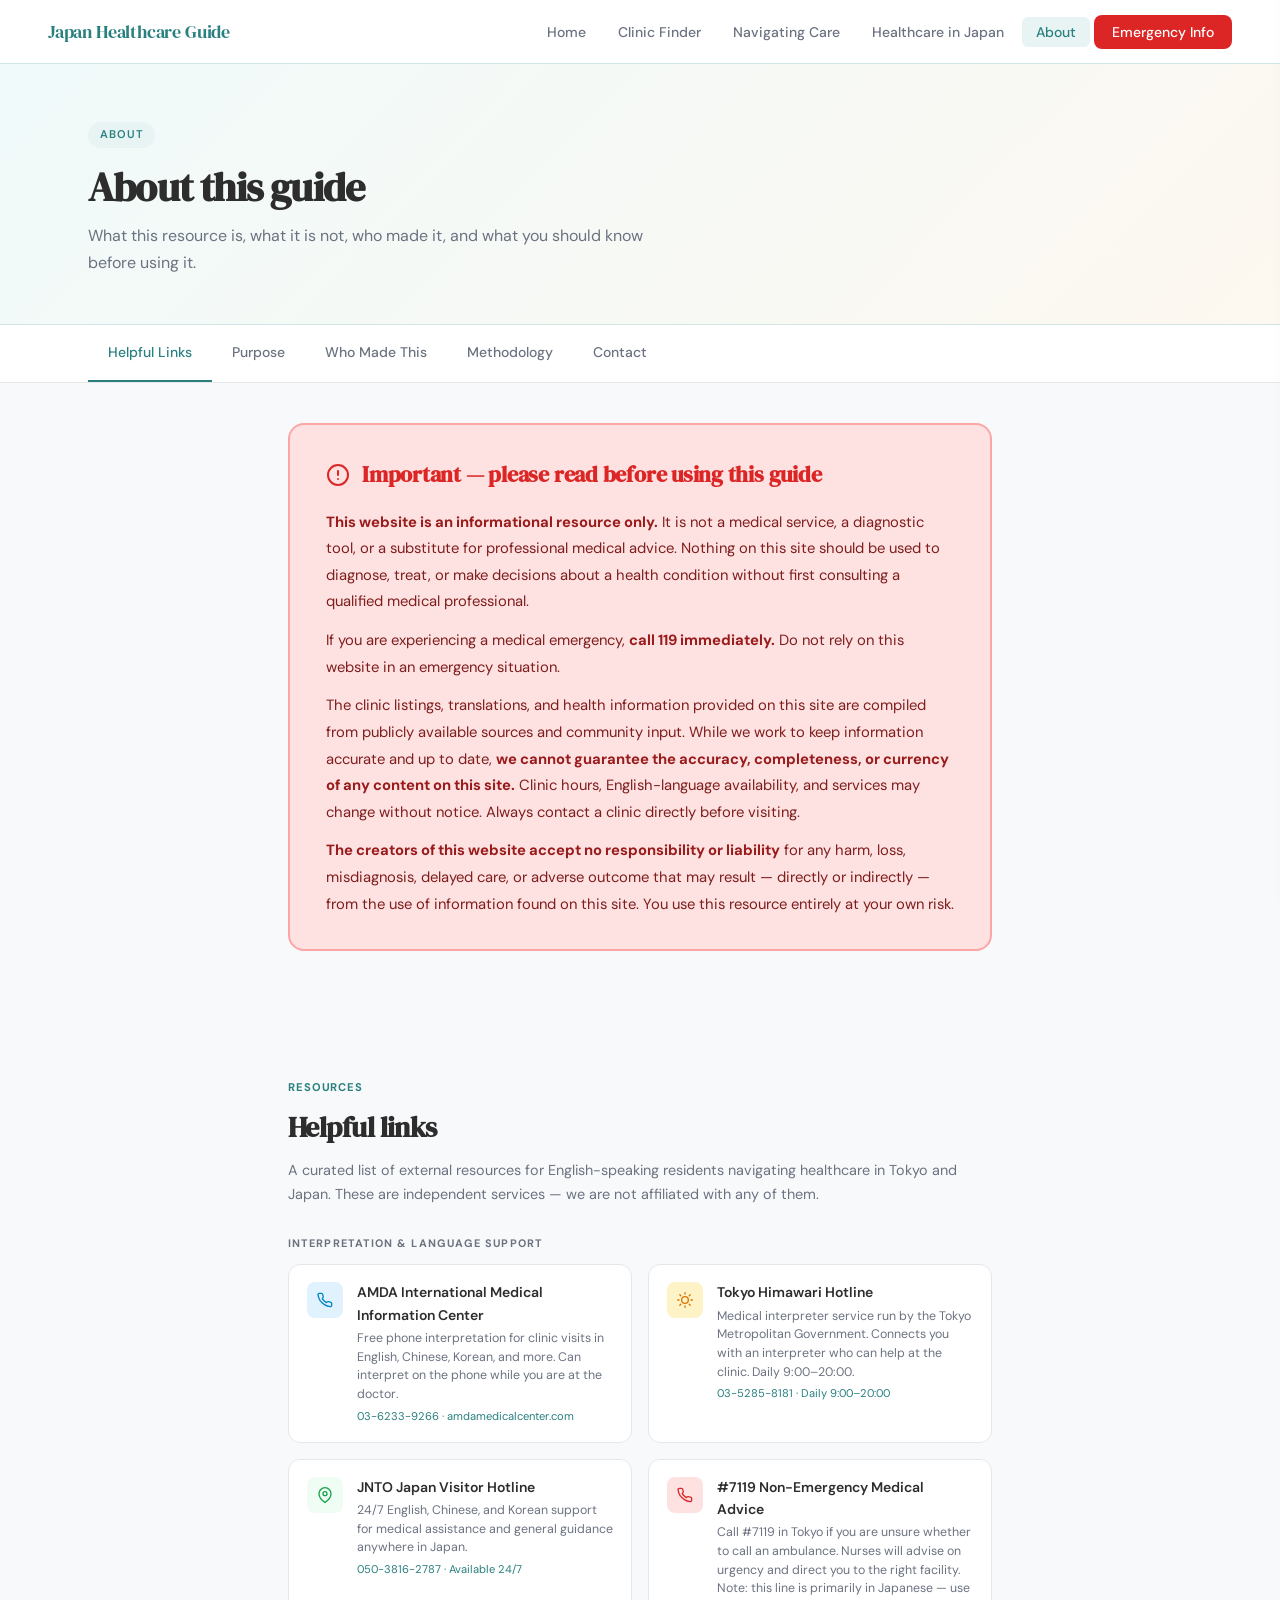
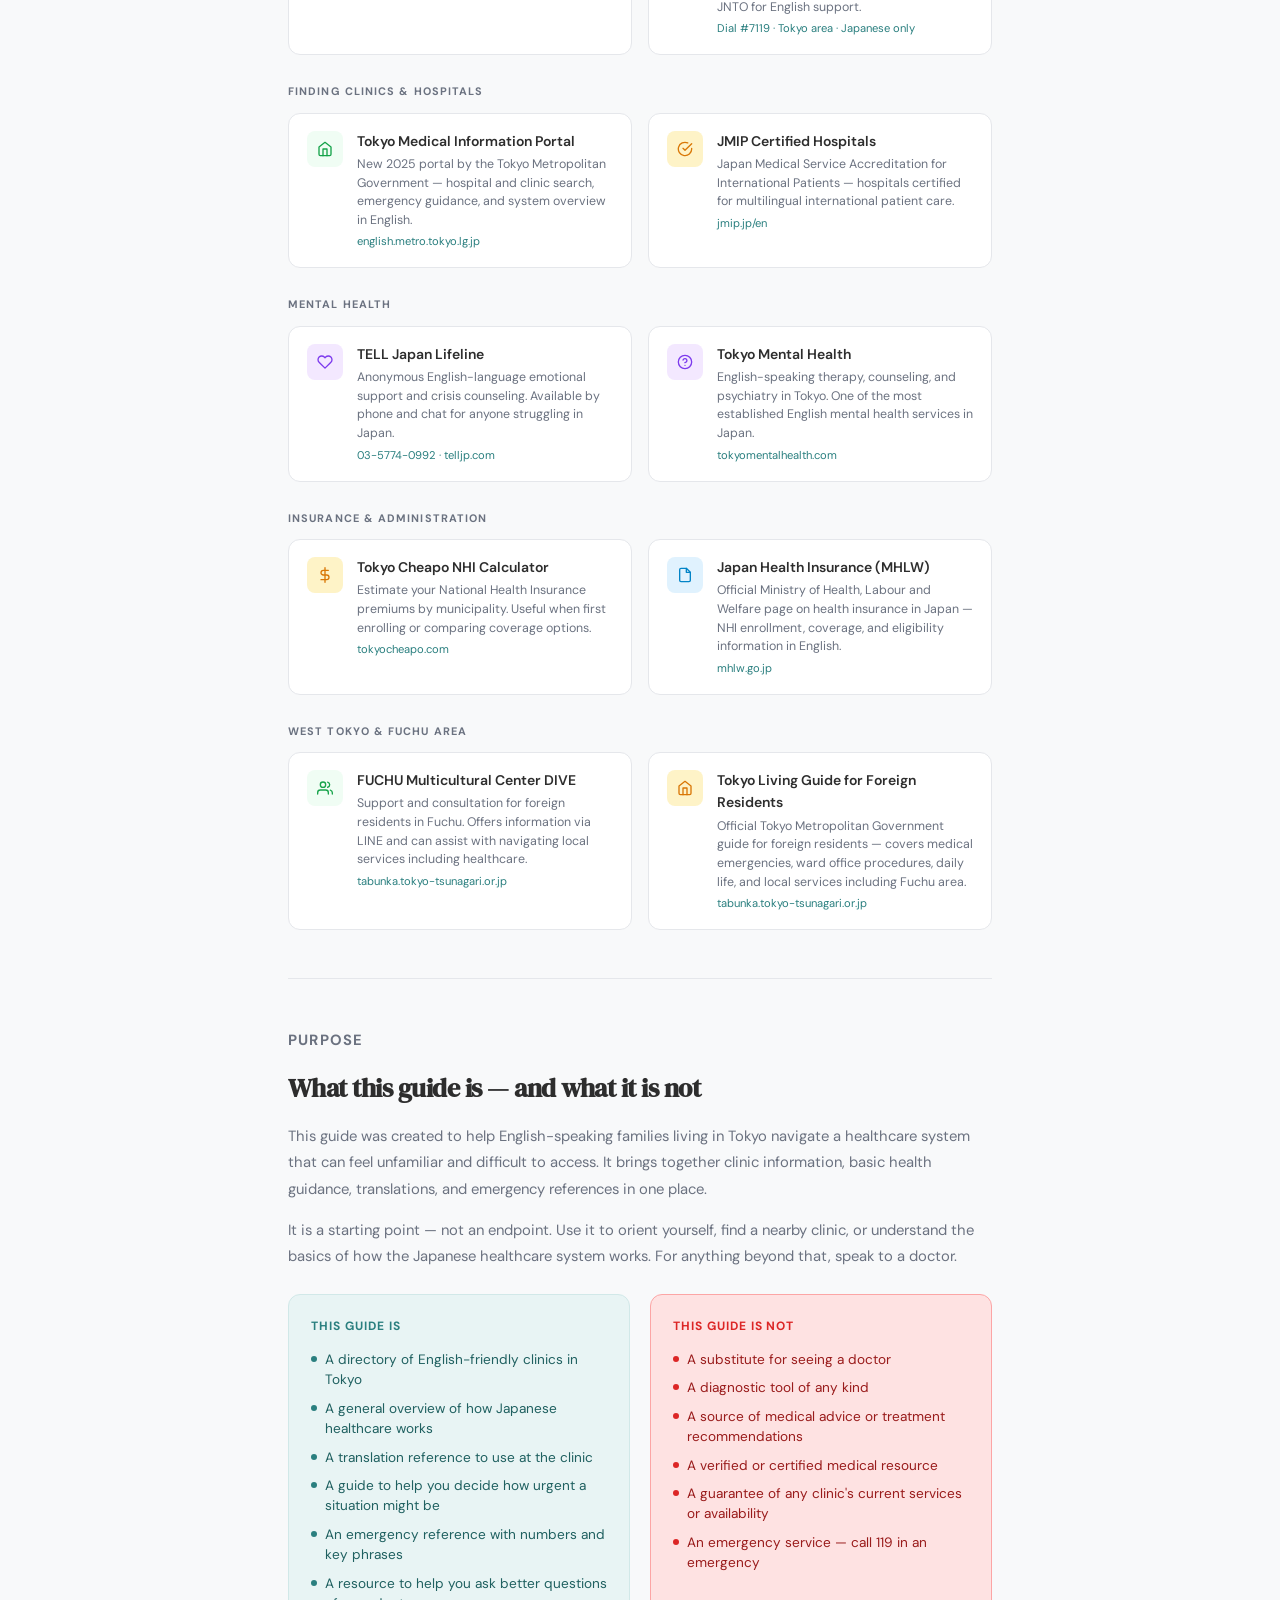
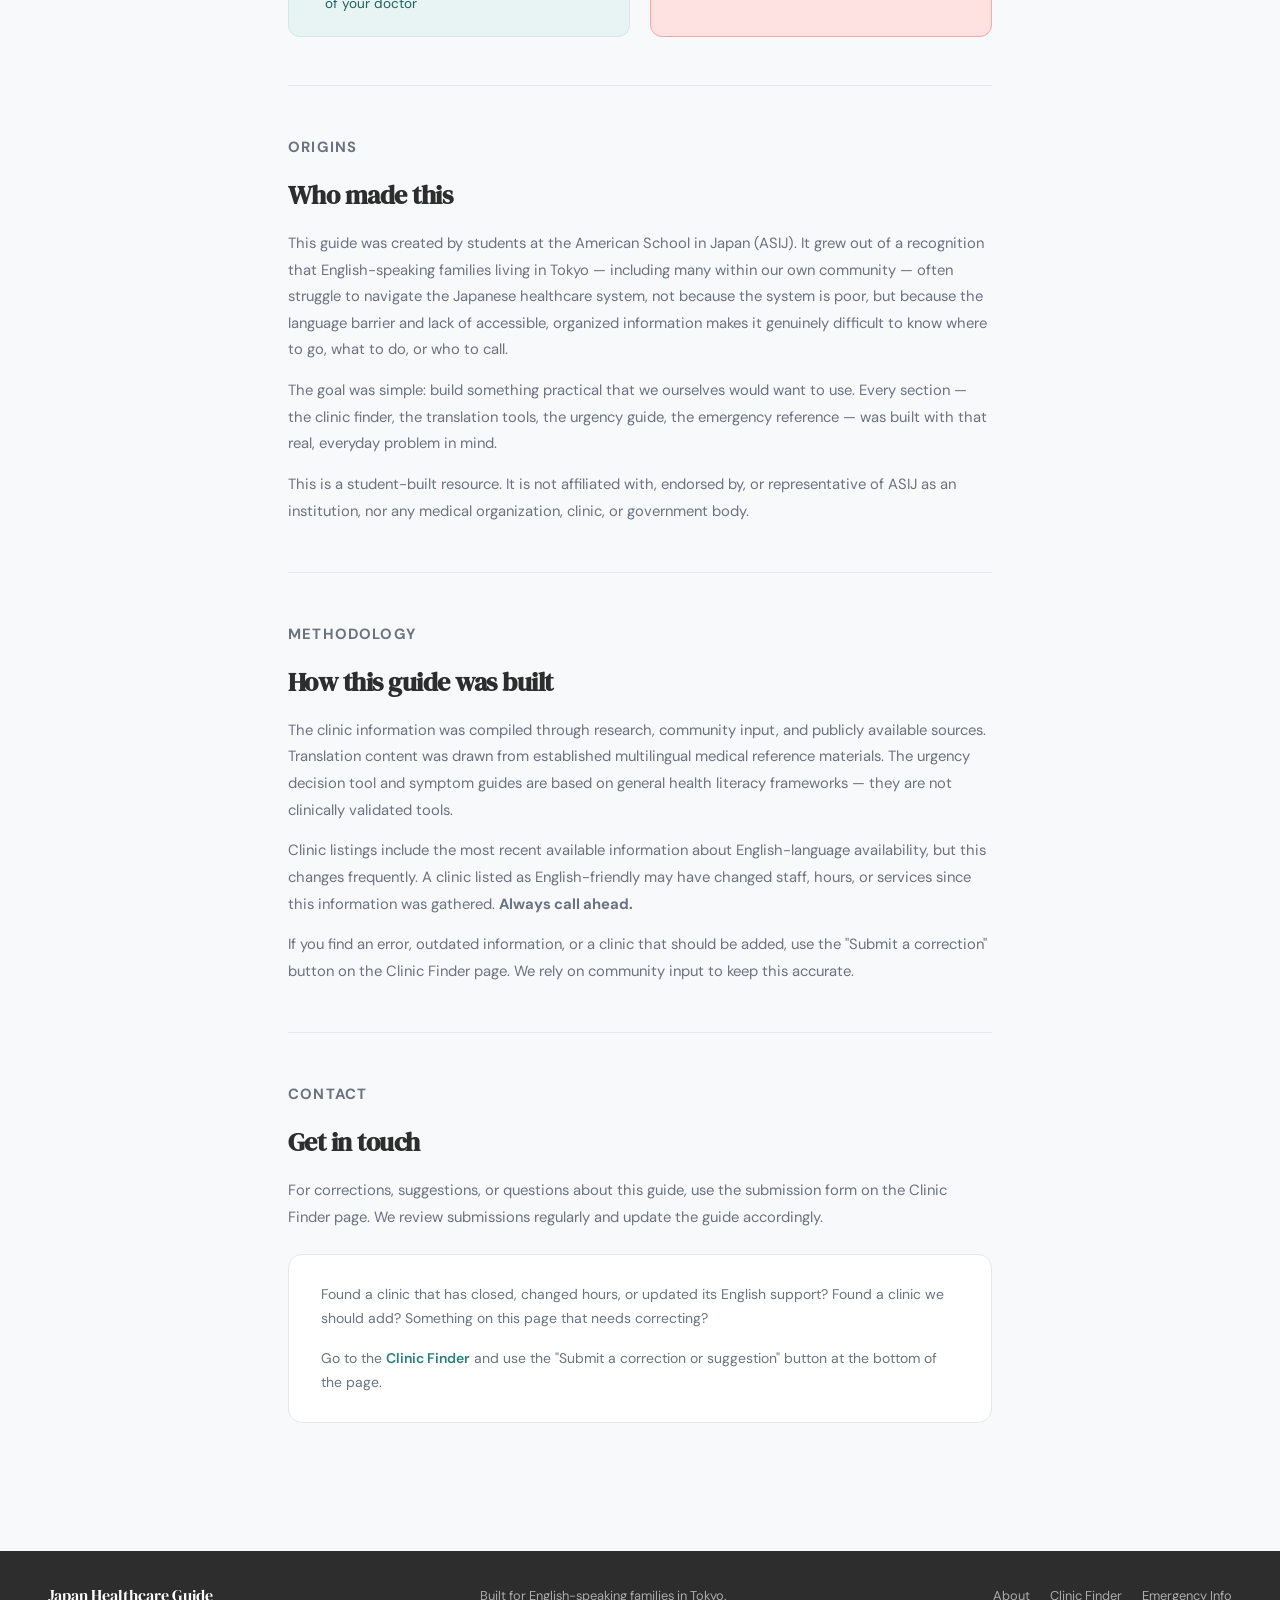
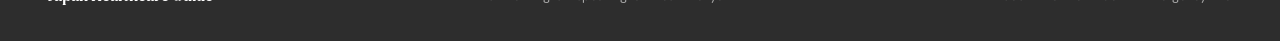
==== about/index.html @ adb104a1 "Rename about.html to about/index.html" ====
<!DOCTYPE html>
<html lang="en">
<head>
  <meta charset="UTF-8"/>
  <meta name="viewport" content="width=device-width, initial-scale=1.0"/>
  <title>About — Japan Healthcare Guide</title>
  <link href="https://fonts.googleapis.com/css2?family=DM+Sans:wght@300;400;500;600&family=DM+Serif+Display&display=swap" rel="stylesheet"/>
  <style>
    *, *::before, *::after { box-sizing: border-box; margin: 0; padding: 0; }

    :root {
      --teal:        #2A7F7F;
      --teal-dark:   #1f6060;
      --teal-light:  #e8f4f4;
      --amber:       #E8A838;
      --amber-light: #fdf3e0;
      --white:       #F8F9FA;
      --charcoal:    #2D2D2D;
      --gray:        #6B7280;
      --gray-light:  #e5e7eb;
      --border:      #d1e8e8;
      --red:         #dc2626;
      --red-light:   #fee2e2;
    }

    html { scroll-behavior: smooth; }
    body { font-family: 'DM Sans', sans-serif; background: var(--white); color: var(--charcoal); line-height: 1.6; }

    /* NAV */
    nav {
      position: sticky; top: 0; z-index: 100; background: #fff;
      border-bottom: 1px solid var(--border);
      display: flex; align-items: center; justify-content: space-between;
      padding: 0 48px; height: 64px;
    }
    .nav-logo { font-family: 'DM Serif Display', serif; font-size: 1.15rem; color: var(--teal); text-decoration: none; letter-spacing: -0.01em; white-space: nowrap; }
    .nav-links { display: flex; gap: 4px; list-style: none; }
    .nav-links a { text-decoration: none; color: var(--gray); font-size: 0.875rem; font-weight: 500; padding: 6px 14px; border-radius: 6px; transition: background 0.15s, color 0.15s; white-space: nowrap; }
    .nav-links a:hover { background: var(--teal-light); color: var(--teal); }
    .nav-links a.active { background: var(--teal-light); color: var(--teal); }
    .nav-cta { background: var(--red) !important; color: #fff !important; border-radius: 8px !important; padding: 8px 18px !important; }

    /* PAGE HEADER */
    .page-header-wrap { background: linear-gradient(135deg, #f0fafa 0%, #fdf8f0 100%); border-bottom: 1px solid var(--border); }
    .page-header { max-width: 1200px; margin: 0 auto; padding: 56px 48px 48px; }
    .page-tag { display: inline-block; background: var(--teal-light); color: var(--teal); font-size: 0.7rem; font-weight: 600; letter-spacing: 0.08em; text-transform: uppercase; padding: 4px 12px; border-radius: 100px; margin-bottom: 16px; }
    .page-header h1 { font-family: 'DM Serif Display', serif; font-size: 2.5rem; line-height: 1.15; color: var(--charcoal); letter-spacing: -0.02em; margin-bottom: 12px; }
    .page-header p { font-size: 1rem; color: var(--gray); line-height: 1.7; max-width: 580px; }

    /* CONTENT */
    .content { max-width: 800px; margin: 0 auto; padding: 48px 48px 80px; }

    /* ── SUB NAV ── */
    .sub-nav {
      position: sticky;
      top: 62px;
      background: #fff;
      border-bottom: 1px solid var(--gray-light);
      z-index: 100;
    }

    .sub-nav-inner {
      max-width: 1200px;
      margin: 0 auto;
      padding: 0 48px;
      display: flex;
      gap: 0;
      overflow-x: auto;
    }

    .sub-nav a {
      text-decoration: none;
      color: var(--gray);
      font-size: 0.875rem;
      font-weight: 500;
      padding: 16px 20px;
      border-bottom: 2px solid transparent;
      white-space: nowrap;
      transition: color 0.15s, border-color 0.15s;
    }

    .sub-nav a:hover { color: var(--teal); }
    .sub-nav a.active { color: var(--teal); border-bottom-color: var(--teal); }

    /* ── HELPFUL LINKS ── */
    .links-grid {
      display: grid;
      grid-template-columns: 1fr 1fr;
      gap: 16px;
      margin-top: 4px;
    }

    .link-card {
      display: flex;
      align-items: flex-start;
      gap: 14px;
      background: #fff;
      border: 1px solid var(--gray-light);
      border-radius: 12px;
      padding: 16px 18px;
      text-decoration: none;
      transition: border-color 0.15s, box-shadow 0.15s;
    }

    .link-card:hover { border-color: var(--teal); box-shadow: 0 2px 12px rgba(0,0,0,0.07); }

    .link-card-icon {
      width: 36px;
      height: 36px;
      border-radius: 8px;
      display: flex;
      align-items: center;
      justify-content: center;
      flex-shrink: 0;
      margin-top: 1px;
    }

    .link-card-name {
      font-size: 0.875rem;
      font-weight: 600;
      color: var(--charcoal);
      margin-bottom: 3px;
    }

    .link-card-desc {
      font-size: 0.775rem;
      color: var(--gray);
      line-height: 1.5;
    }

    .link-card-url {
      font-size: 0.7rem;
      color: var(--teal);
      margin-top: 4px;
      display: block;
    }

    .links-category-label {
      font-size: 0.68rem;
      font-weight: 700;
      letter-spacing: 0.1em;
      text-transform: uppercase;
      color: var(--gray);
      margin-bottom: 12px;
      margin-top: 28px;
    }

    @media (max-width: 700px) {
      .links-grid { grid-template-columns: 1fr; }
    }

    /* DISCLAIMER BOX — most prominent element on page */
    .disclaimer-box {
      background: var(--red-light);
      border: 2px solid #fca5a5;
      border-radius: 16px;
      padding: 32px 36px;
      margin-bottom: 48px;
    }

    .disclaimer-box-header {
      display: flex;
      align-items: center;
      gap: 12px;
      margin-bottom: 16px;
    }

    .disclaimer-box-header h2 {
      font-family: 'DM Serif Display', serif;
      font-size: 1.4rem;
      color: var(--red);
      letter-spacing: -0.01em;
    }

    .disclaimer-box p {
      font-size: 0.925rem;
      color: #7f1d1d;
      line-height: 1.8;
      margin-bottom: 12px;
    }

    .disclaimer-box p:last-child { margin-bottom: 0; }

    .disclaimer-box strong { color: #991b1b; }

    /* SECTION BLOCKS */
    .about-block {
      margin-bottom: 48px;
    }

    .about-block-label {
      font-size: 0.7rem;
      font-weight: 700;
      letter-spacing: 0.08em;
      text-transform: uppercase;
      color: var(--teal);
      margin-bottom: 8px;
    }

    .about-block h2 {
      font-family: 'DM Serif Display', serif;
      font-size: 1.6rem;
      color: var(--charcoal);
      margin-bottom: 14px;
      letter-spacing: -0.02em;
    }

    .about-block p {
      font-size: 0.925rem;
      color: var(--gray);
      line-height: 1.8;
      margin-bottom: 14px;
    }

    .about-block p:last-child { margin-bottom: 0; }

    /* WHAT THIS IS / ISN'T */
    .two-col {
      display: grid;
      grid-template-columns: 1fr 1fr;
      gap: 20px;
      margin-top: 24px;
    }

    .col-card {
      border-radius: 12px;
      padding: 22px;
    }

    .col-card.is { background: var(--teal-light); border: 1.5px solid var(--border); }
    .col-card.isnot { background: var(--red-light); border: 1.5px solid #fca5a5; }

    .col-card h4 {
      font-size: 0.75rem;
      font-weight: 700;
      letter-spacing: 0.08em;
      text-transform: uppercase;
      margin-bottom: 14px;
    }

    .col-card.is h4 { color: var(--teal); }
    .col-card.isnot h4 { color: var(--red); }

    .col-list { list-style: none; display: flex; flex-direction: column; gap: 8px; }

    .col-list li {
      font-size: 0.85rem;
      line-height: 1.5;
      display: flex;
      align-items: flex-start;
      gap: 8px;
    }

    .col-card.is .col-list li { color: var(--teal-dark); }
    .col-card.isnot .col-list li { color: #991b1b; }

    .col-dot {
      width: 6px;
      height: 6px;
      border-radius: 50%;
      margin-top: 6px;
      flex-shrink: 0;
    }

    .col-card.is .col-dot { background: var(--teal); }
    .col-card.isnot .col-dot { background: var(--red); }

    /* DIVIDER */
    .block-divider {
      border: none;
      border-top: 1px solid var(--gray-light);
      margin: 48px 0;
    }

    /* CONTACT */
    .contact-box {
      background: #fff;
      border: 1px solid var(--gray-light);
      border-radius: 14px;
      padding: 28px 32px;
      margin-top: 24px;
    }

    .contact-box p {
      font-size: 0.875rem;
      color: var(--gray);
      line-height: 1.7;
      margin-bottom: 16px;
    }

    .contact-box p:last-child { margin-bottom: 0; }

    .contact-link {
      color: var(--teal);
      font-weight: 600;
      text-decoration: none;
    }

    .contact-link:hover { text-decoration: underline; }

    /* FOOTER */
    footer { background: var(--charcoal); color: rgba(255,255,255,0.6); padding: 32px 48px; display: flex; align-items: center; justify-content: space-between; font-size: 0.8rem; flex-wrap: wrap; gap: 16px; }
    footer a { color: rgba(255,255,255,0.6); text-decoration: none; }
    footer a:hover { color: #fff; }
    .footer-logo { font-family: 'DM Serif Display', serif; font-size: 1rem; color: #fff; }

    /* RESPONSIVE */
    
    /* ── MOBILE NAV ── */
    .hamburger {
      display: none;
      flex-direction: column;
      gap: 5px;
      cursor: pointer;
      padding: 6px;
      border: none;
      background: transparent;
      z-index: 200;
    }

    .hamburger span {
      display: block;
      width: 22px;
      height: 2px;
      background: var(--charcoal);
      border-radius: 2px;
      transition: all 0.25s ease;
    }

    .hamburger.open span:nth-child(1) { transform: translateY(7px) rotate(45deg); }
    .hamburger.open span:nth-child(2) { opacity: 0; }
    .hamburger.open span:nth-child(3) { transform: translateY(-7px) rotate(-45deg); }

    .mobile-sidebar {
      position: fixed;
      top: 0;
      right: -280px;
      width: 260px;
      height: 100vh;
      background: #fff;
      box-shadow: -4px 0 24px rgba(0,0,0,0.12);
      z-index: 999;
      transition: right 0.28s ease;
      display: flex;
      flex-direction: column;
      padding: 0;
    }

    .mobile-sidebar.open { right: 0; }

    .mobile-sidebar-header {
      display: flex;
      align-items: center;
      justify-content: space-between;
      padding: 20px 20px 16px;
      border-bottom: 1px solid var(--gray-light);
    }

    .mobile-sidebar-logo {
      font-family: 'DM Serif Display', serif;
      font-size: 1rem;
      color: var(--teal);
      text-decoration: none;
    }

    .mobile-sidebar-close {
      width: 32px;
      height: 32px;
      border-radius: 50%;
      background: var(--gray-light);
      border: none;
      cursor: pointer;
      display: flex;
      align-items: center;
      justify-content: center;
      transition: background 0.15s;
    }

    .mobile-sidebar-close:hover { background: #d1d5db; }

    .mobile-sidebar-links {
      display: flex;
      flex-direction: column;
      padding: 12px 12px;
      flex: 1;
      overflow-y: auto;
      gap: 2px;
    }

    .mobile-sidebar-links a {
      text-decoration: none;
      color: var(--charcoal);
      font-size: 0.95rem;
      font-weight: 500;
      padding: 12px 14px;
      border-radius: 8px;
      transition: background 0.15s, color 0.15s;
    }

    .mobile-sidebar-links a:hover { background: var(--teal-light); color: var(--teal); }
    .mobile-sidebar-links a.active { background: var(--teal-light); color: var(--teal); font-weight: 600; }

    .mobile-sidebar-links .sidebar-cta {
      background: var(--red) !important;
      color: #fff !important;
      margin-top: 8px;
      text-align: center;
    }

    .mobile-overlay {
      position: fixed;
      inset: 0;
      background: rgba(0,0,0,0.4);
      z-index: 998;
      display: none;
      backdrop-filter: blur(1px);
    }

    .mobile-overlay.open { display: block; }

    @media (max-width: 900px) {
      .nav-links { display: none; }
      .hamburger { display: flex; }
    }

    @media (max-width: 900px) {
      nav { padding: 0 24px; }
      .nav-links { display: none; }
      .page-header { padding: 40px 24px 32px; }
      .content { padding: 48px 24px 60px; }
      .two-col { grid-template-columns: 1fr; }
      .disclaimer-box { padding: 24px; }
      footer { padding: 24px; flex-direction: column; text-align: center; }
    }
  </style>
</head>
<body>

<!-- NAV -->
<nav>
  <a href="/" class="nav-logo">Japan Healthcare Guide</a>
  <ul class="nav-links">
    <li><a href="/">Home</a></li>
    <li><a href="/clinic-finder">Clinic Finder</a></li>
    <li><a href="/navigating-care">Navigating Care</a></li>
    <li><a href="/healthcare-in-japan">Healthcare in Japan</a></li>
    <li><a href="/about" class="active">About</a></li>
    <li><a href="/emergency" class="nav-cta">Emergency Info</a></li>
  </ul>
    <button class="hamburger" id="hamburgerBtn" onclick="toggleSidebar()" aria-label="Open menu">
      <span></span><span></span><span></span>
    </button>
  </nav>

  <!-- MOBILE SIDEBAR -->
  <div class="mobile-overlay" id="mobileOverlay" onclick="closeSidebar()"></div>
  <div class="mobile-sidebar" id="mobileSidebar">
    <div class="mobile-sidebar-header">
      <a href="/" class="mobile-sidebar-logo">Japan Healthcare Guide</a>
      <button class="mobile-sidebar-close" onclick="closeSidebar()">
        <svg width="13" height="13" viewBox="0 0 24 24" fill="none" stroke="currentColor" stroke-width="2.5" stroke-linecap="round" stroke-linejoin="round"><line x1="18" y1="6" x2="6" y2="18"/><line x1="6" y1="6" x2="18" y2="18"/></svg>
      </button>
    </div>
    <div class="mobile-sidebar-links">
      <a href="/">Home</a>
      <a href="/clinic-finder">Clinic Finder</a>
      <a href="/navigating-care">Navigating Care</a>
      <a href="/healthcare-in-japan">Healthcare in Japan</a>
      <a href="/about" class="active">About</a>
      <a href="/emergency" class="sidebar-cta">Emergency Info</a>
    </div>
  </div>
<!-- PAGE HEADER -->
<div class="page-header-wrap">
  <div class="page-header">
    <span class="page-tag">About</span>
    <h1>About this guide</h1>
    <p>What this resource is, what it is not, who made it, and what you should know before using it.</p>
  </div>
</div>

<!-- SUB NAV -->
<div class="sub-nav">
  <div class="sub-nav-inner">
    <a href="#links" class="active">Helpful Links</a>
    <a href="#purpose">Purpose</a>
    <a href="#origins">Who Made This</a>
    <a href="#methodology">Methodology</a>
    <a href="#contact">Contact</a>
  </div>
</div>

<!-- DISCLAIMER — outside content, full width constrained separately -->
<div style="max-width:800px;margin:0 auto;padding:40px 48px 32px;">
  <div class="disclaimer-box">
    <div class="disclaimer-box-header">
      <svg width="24" height="24" viewBox="0 0 24 24" fill="none" stroke="#dc2626" stroke-width="2" stroke-linecap="round" stroke-linejoin="round"><circle cx="12" cy="12" r="10"/><line x1="12" y1="8" x2="12" y2="12"/><line x1="12" y1="16" x2="12.01" y2="16"/></svg>
      <h2>Important — please read before using this guide</h2>
    </div>
    <p><strong>This website is an informational resource only.</strong> It is not a medical service, a diagnostic tool, or a substitute for professional medical advice. Nothing on this site should be used to diagnose, treat, or make decisions about a health condition without first consulting a qualified medical professional.</p>
    <p>If you are experiencing a medical emergency, <strong>call 119 immediately.</strong> Do not rely on this website in an emergency situation.</p>
    <p>The clinic listings, translations, and health information provided on this site are compiled from publicly available sources and community input. While we work to keep information accurate and up to date, <strong>we cannot guarantee the accuracy, completeness, or currency of any content on this site.</strong> Clinic hours, English-language availability, and services may change without notice. Always contact a clinic directly before visiting.</p>
    <p><strong>The creators of this website accept no responsibility or liability</strong> for any harm, loss, misdiagnosis, delayed care, or adverse outcome that may result — directly or indirectly — from the use of information found on this site. You use this resource entirely at your own risk.</p>
  </div>
</div>

<!-- CONTENT -->
<div class="content">

  <!-- HELPFUL LINKS -->
  <div id="links">
    <p class="about-block-label">Resources</p>
    <h2 style="font-family:'DM Serif Display',serif;font-size:1.75rem;color:var(--charcoal);letter-spacing:-0.02em;margin-bottom:8px;">Helpful links</h2>
    <p style="font-size:0.9rem;color:var(--gray);line-height:1.7;margin-bottom:24px;">A curated list of external resources for English-speaking residents navigating healthcare in Tokyo and Japan. These are independent services — we are not affiliated with any of them.</p>

    <p class="links-category-label">Interpretation &amp; Language Support</p>
    <div class="links-grid">
      <a href="https://www.amdamedicalcenter.com/" target="_blank" class="link-card">
        <div class="link-card-icon" style="background:#e0f2fe;">
          <svg width="16" height="16" viewBox="0 0 24 24" fill="none" stroke="#0284c7" stroke-width="2" stroke-linecap="round" stroke-linejoin="round"><path d="M22 16.92v3a2 2 0 0 1-2.18 2 19.79 19.79 0 0 1-8.63-3.07A19.5 19.5 0 0 1 4.69 13a19.79 19.79 0 0 1-3.07-8.67A2 2 0 0 1 3.61 2h3a2 2 0 0 1 2 1.72c.127.96.361 1.903.7 2.81a2 2 0 0 1-.45 2.11L7.91 9.91a16 16 0 0 0 6.09 6.09l.95-.95a2 2 0 0 1 2.11-.45c.907.339 1.85.573 2.81.7A2 2 0 0 1 22 16.92z"/></svg>
        </div>
        <div>
          <div class="link-card-name">AMDA International Medical Information Center</div>
          <div class="link-card-desc">Free phone interpretation for clinic visits in English, Chinese, Korean, and more. Can interpret on the phone while you are at the doctor.</div>
          <span class="link-card-url">03-6233-9266 · amdamedicalcenter.com</span>
        </div>
      </a>

      <a href="https://www.hokeniryo.metro.tokyo.lg.jp/iryo/iryo_hoken/medical_info_eng/himawari" target="_blank" class="link-card">
        <div class="link-card-icon" style="background:#fef3c7;">
          <svg width="16" height="16" viewBox="0 0 24 24" fill="none" stroke="#d97706" stroke-width="2" stroke-linecap="round" stroke-linejoin="round"><circle cx="12" cy="12" r="5"/><line x1="12" y1="1" x2="12" y2="3"/><line x1="12" y1="21" x2="12" y2="23"/><line x1="4.22" y1="4.22" x2="5.64" y2="5.64"/><line x1="18.36" y1="18.36" x2="19.78" y2="19.78"/><line x1="1" y1="12" x2="3" y2="12"/><line x1="21" y1="12" x2="23" y2="12"/><line x1="4.22" y1="19.78" x2="5.64" y2="18.36"/><line x1="18.36" y1="5.64" x2="19.78" y2="4.22"/></svg>
        </div>
        <div>
          <div class="link-card-name">Tokyo Himawari Hotline</div>
          <div class="link-card-desc">Medical interpreter service run by the Tokyo Metropolitan Government. Connects you with an interpreter who can help at the clinic. Daily 9:00–20:00.</div>
          <span class="link-card-url">03-5285-8181 · Daily 9:00–20:00</span>
        </div>
      </a>

      <a href="https://www.jnto.go.jp/" target="_blank" class="link-card">
        <div class="link-card-icon" style="background:#f0fdf4;">
          <svg width="16" height="16" viewBox="0 0 24 24" fill="none" stroke="#16a34a" stroke-width="2" stroke-linecap="round" stroke-linejoin="round"><path d="M21 10c0 7-9 13-9 13s-9-6-9-13a9 9 0 0 1 18 0z"/><circle cx="12" cy="10" r="3"/></svg>
        </div>
        <div>
          <div class="link-card-name">JNTO Japan Visitor Hotline</div>
          <div class="link-card-desc">24/7 English, Chinese, and Korean support for medical assistance and general guidance anywhere in Japan.</div>
          <span class="link-card-url">050-3816-2787 · Available 24/7</span>
        </div>
      </a>

      <a href="https://www.tfd.metro.tokyo.lg.jp/hp-kyuuimuka/en_guide/main/index.html" target="_blank" class="link-card">
        <div class="link-card-icon" style="background:#fee2e2;">
          <svg width="16" height="16" viewBox="0 0 24 24" fill="none" stroke="#dc2626" stroke-width="2" stroke-linecap="round" stroke-linejoin="round"><path d="M22 16.92v3a2 2 0 0 1-2.18 2 19.79 19.79 0 0 1-8.63-3.07A19.5 19.5 0 0 1 4.69 13a19.79 19.79 0 0 1-3.07-8.67A2 2 0 0 1 3.61 2h3a2 2 0 0 1 2 1.72c.127.96.361 1.903.7 2.81a2 2 0 0 1-.45 2.11L7.91 9.91a16 16 0 0 0 6.09 6.09l.95-.95a2 2 0 0 1 2.11-.45c.907.339 1.85.573 2.81.7A2 2 0 0 1 22 16.92z"/></svg>
        </div>
        <div>
          <div class="link-card-name">#7119 Non-Emergency Medical Advice</div>
          <div class="link-card-desc">Call #7119 in Tokyo if you are unsure whether to call an ambulance. Nurses will advise on urgency and direct you to the right facility. Note: this line is primarily in Japanese — use JNTO for English support.</div>
          <span class="link-card-url">Dial #7119 · Tokyo area · Japanese only</span>
        </div>
      </a>
    </div>

    <p class="links-category-label">Finding Clinics &amp; Hospitals</p>
    <div class="links-grid">

      <a href="https://www.english.metro.tokyo.lg.jp/w/115-101-004140" target="_blank" class="link-card">
        <div class="link-card-icon" style="background:#f0fdf4;">
          <svg width="16" height="16" viewBox="0 0 24 24" fill="none" stroke="#16a34a" stroke-width="2" stroke-linecap="round" stroke-linejoin="round"><path d="M3 9l9-7 9 7v11a2 2 0 0 1-2 2H5a2 2 0 0 1-2-2z"/><polyline points="9 22 9 12 15 12 15 22"/></svg>
        </div>
        <div>
          <div class="link-card-name">Tokyo Medical Information Portal</div>
          <div class="link-card-desc">New 2025 portal by the Tokyo Metropolitan Government — hospital and clinic search, emergency guidance, and system overview in English.</div>
          <span class="link-card-url">english.metro.tokyo.lg.jp</span>
        </div>
      </a>

      <a href="https://jmip.jme.or.jp/index.php?l=eng" target="_blank" class="link-card">
        <div class="link-card-icon" style="background:#fef3c7;">
          <svg width="16" height="16" viewBox="0 0 24 24" fill="none" stroke="#d97706" stroke-width="2" stroke-linecap="round" stroke-linejoin="round"><path d="M22 11.08V12a10 10 0 1 1-5.93-9.14"/><polyline points="22 4 12 14.01 9 11.01"/></svg>
        </div>
        <div>
          <div class="link-card-name">JMIP Certified Hospitals</div>
          <div class="link-card-desc">Japan Medical Service Accreditation for International Patients — hospitals certified for multilingual international patient care.</div>
          <span class="link-card-url">jmip.jp/en</span>
        </div>
      </a>
    </div>

    <p class="links-category-label">Mental Health</p>
    <div class="links-grid">
      <a href="https://telljp.com/lifeline/" target="_blank" class="link-card">
        <div class="link-card-icon" style="background:#f3e8ff;">
          <svg width="16" height="16" viewBox="0 0 24 24" fill="none" stroke="#7c3aed" stroke-width="2" stroke-linecap="round" stroke-linejoin="round"><path d="M20.84 4.61a5.5 5.5 0 0 0-7.78 0L12 5.67l-1.06-1.06a5.5 5.5 0 0 0-7.78 7.78l1.06 1.06L12 21.23l7.78-7.78 1.06-1.06a5.5 5.5 0 0 0 0-7.78z"/></svg>
        </div>
        <div>
          <div class="link-card-name">TELL Japan Lifeline</div>
          <div class="link-card-desc">Anonymous English-language emotional support and crisis counseling. Available by phone and chat for anyone struggling in Japan.</div>
          <span class="link-card-url">03-5774-0992 · telljp.com</span>
        </div>
      </a>

      <a href="https://www.tokyomentalhealth.com/" target="_blank" class="link-card">
        <div class="link-card-icon" style="background:#f3e8ff;">
          <svg width="16" height="16" viewBox="0 0 24 24" fill="none" stroke="#7c3aed" stroke-width="2" stroke-linecap="round" stroke-linejoin="round"><circle cx="12" cy="12" r="10"/><path d="M9.09 9a3 3 0 0 1 5.83 1c0 2-3 3-3 3"/><line x1="12" y1="17" x2="12.01" y2="17"/></svg>
        </div>
        <div>
          <div class="link-card-name">Tokyo Mental Health</div>
          <div class="link-card-desc">English-speaking therapy, counseling, and psychiatry in Tokyo. One of the most established English mental health services in Japan.</div>
          <span class="link-card-url">tokyomentalhealth.com</span>
        </div>
      </a>
    </div>

    <p class="links-category-label">Insurance &amp; Administration</p>
    <div class="links-grid">
      <a href="https://tokyocheapo.com/living/japan-healthcare-system/" target="_blank" class="link-card">
        <div class="link-card-icon" style="background:#fef3c7;">
          <svg width="16" height="16" viewBox="0 0 24 24" fill="none" stroke="#d97706" stroke-width="2" stroke-linecap="round" stroke-linejoin="round"><line x1="12" y1="1" x2="12" y2="23"/><path d="M17 5H9.5a3.5 3.5 0 0 0 0 7h5a3.5 3.5 0 0 1 0 7H6"/></svg>
        </div>
        <div>
          <div class="link-card-name">Tokyo Cheapo NHI Calculator</div>
          <div class="link-card-desc">Estimate your National Health Insurance premiums by municipality. Useful when first enrolling or comparing coverage options.</div>
          <span class="link-card-url">tokyocheapo.com</span>
        </div>
      </a>

      <a href="https://www.mhlw.go.jp/english/policy/health-medical/health-insurance/index.html" target="_blank" class="link-card">
        <div class="link-card-icon" style="background:#e0f2fe;">
          <svg width="16" height="16" viewBox="0 0 24 24" fill="none" stroke="#0284c7" stroke-width="2" stroke-linecap="round" stroke-linejoin="round"><path d="M14 2H6a2 2 0 0 0-2 2v16a2 2 0 0 0 2 2h12a2 2 0 0 0 2-2V8z"/><polyline points="14 2 14 8 20 8"/></svg>
        </div>
        <div>
          <div class="link-card-name">Japan Health Insurance (MHLW)</div>
          <div class="link-card-desc">Official Ministry of Health, Labour and Welfare page on health insurance in Japan — NHI enrollment, coverage, and eligibility information in English.</div>
          <span class="link-card-url">mhlw.go.jp</span>
        </div>
      </a>
    </div>

    <p class="links-category-label">West Tokyo &amp; Fuchu Area</p>
    <div class="links-grid">
      <a href="https://tabunka.tokyo-tsunagari.or.jp/english/" target="_blank" class="link-card">
        <div class="link-card-icon" style="background:#f0fdf4;">
          <svg width="16" height="16" viewBox="0 0 24 24" fill="none" stroke="#16a34a" stroke-width="2" stroke-linecap="round" stroke-linejoin="round"><path d="M17 21v-2a4 4 0 0 0-4-4H5a4 4 0 0 0-4 4v2"/><circle cx="9" cy="7" r="4"/><path d="M23 21v-2a4 4 0 0 0-3-3.87"/><path d="M16 3.13a4 4 0 0 1 0 7.75"/></svg>
        </div>
        <div>
          <div class="link-card-name">FUCHU Multicultural Center DIVE</div>
          <div class="link-card-desc">Support and consultation for foreign residents in Fuchu. Offers information via LINE and can assist with navigating local services including healthcare.</div>
          <span class="link-card-url">tabunka.tokyo-tsunagari.or.jp</span>
        </div>
      </a>

      <a href="https://tabunka.tokyo-tsunagari.or.jp/useful/guide_eng/" target="_blank" class="link-card">
        <div class="link-card-icon" style="background:#fef3c7;">
          <svg width="16" height="16" viewBox="0 0 24 24" fill="none" stroke="#d97706" stroke-width="2" stroke-linecap="round" stroke-linejoin="round"><path d="M3 9l9-7 9 7v11a2 2 0 0 1-2 2H5a2 2 0 0 1-2-2z"/><polyline points="9 22 9 12 15 12 15 22"/></svg>
        </div>
        <div>
          <div class="link-card-name">Tokyo Living Guide for Foreign Residents</div>
          <div class="link-card-desc">Official Tokyo Metropolitan Government guide for foreign residents — covers medical emergencies, ward office procedures, daily life, and local services including Fuchu area.</div>
          <span class="link-card-url">tabunka.tokyo-tsunagari.or.jp</span>
        </div>
      </a>
    </div>
  </div>

  <hr class="block-divider" style="margin-top: 48px;"/>

  <!-- WHAT THIS IS -->
  <div id="purpose" class="about-block">
    <p class="about-block-label">Purpose</p>
    <h2>What this guide is — and what it is not</h2>
    <p>This guide was created to help English-speaking families living in Tokyo navigate a healthcare system that can feel unfamiliar and difficult to access. It brings together clinic information, basic health guidance, translations, and emergency references in one place.</p>
    <p>It is a starting point — not an endpoint. Use it to orient yourself, find a nearby clinic, or understand the basics of how the Japanese healthcare system works. For anything beyond that, speak to a doctor.</p>

    <div class="two-col">
      <div class="col-card is">
        <h4>This guide is</h4>
        <ul class="col-list">
          <li><div class="col-dot"></div>A directory of English-friendly clinics in Tokyo</li>
          <li><div class="col-dot"></div>A general overview of how Japanese healthcare works</li>
          <li><div class="col-dot"></div>A translation reference to use at the clinic</li>
          <li><div class="col-dot"></div>A guide to help you decide how urgent a situation might be</li>
          <li><div class="col-dot"></div>An emergency reference with numbers and key phrases</li>
          <li><div class="col-dot"></div>A resource to help you ask better questions of your doctor</li>
        </ul>
      </div>
      <div class="col-card isnot">
        <h4>This guide is not</h4>
        <ul class="col-list">
          <li><div class="col-dot"></div>A substitute for seeing a doctor</li>
          <li><div class="col-dot"></div>A diagnostic tool of any kind</li>
          <li><div class="col-dot"></div>A source of medical advice or treatment recommendations</li>
          <li><div class="col-dot"></div>A verified or certified medical resource</li>
          <li><div class="col-dot"></div>A guarantee of any clinic's current services or availability</li>
          <li><div class="col-dot"></div>An emergency service — call 119 in an emergency</li>
        </ul>
      </div>
    </div>
  </div>

  <hr class="block-divider"/>

  <!-- WHO MADE IT -->
  <div id="origins" class="about-block">
    <p class="about-block-label">Origins</p>
    <h2>Who made this</h2>
    <p>This guide was created by students at the American School in Japan (ASIJ). It grew out of a recognition that English-speaking families living in Tokyo — including many within our own community — often struggle to navigate the Japanese healthcare system, not because the system is poor, but because the language barrier and lack of accessible, organized information makes it genuinely difficult to know where to go, what to do, or who to call.</p>
    <p>The goal was simple: build something practical that we ourselves would want to use. Every section — the clinic finder, the translation tools, the urgency guide, the emergency reference — was built with that real, everyday problem in mind.</p>
    <p>This is a student-built resource. It is not affiliated with, endorsed by, or representative of ASIJ as an institution, nor any medical organization, clinic, or government body.</p>
  </div>

  <hr class="block-divider"/>

  <!-- HOW WE BUILT IT -->
  <div id="methodology" class="about-block">
    <p class="about-block-label">Methodology</p>
    <h2>How this guide was built</h2>
    <p>The clinic information was compiled through research, community input, and publicly available sources. Translation content was drawn from established multilingual medical reference materials. The urgency decision tool and symptom guides are based on general health literacy frameworks — they are not clinically validated tools.</p>
    <p>Clinic listings include the most recent available information about English-language availability, but this changes frequently. A clinic listed as English-friendly may have changed staff, hours, or services since this information was gathered. <strong>Always call ahead.</strong></p>
    <p>If you find an error, outdated information, or a clinic that should be added, use the "Submit a correction" button on the Clinic Finder page. We rely on community input to keep this accurate.</p>
  </div>

  <hr class="block-divider"/>

  <!-- CONTACT -->
  <div id="contact" class="about-block">
    <p class="about-block-label">Contact</p>
    <h2>Get in touch</h2>
    <p>For corrections, suggestions, or questions about this guide, use the submission form on the Clinic Finder page. We review submissions regularly and update the guide accordingly.</p>
    <div class="contact-box">
      <p>Found a clinic that has closed, changed hours, or updated its English support? Found a clinic we should add? Something on this page that needs correcting?</p>
      <p>Go to the <a href="/clinic-finder" class="contact-link">Clinic Finder</a> and use the "Submit a correction or suggestion" button at the bottom of the page.</p>
    </div>
  </div>

</div>

<!-- FOOTER -->
<footer>
  <span class="footer-logo">Japan Healthcare Guide</span>
  <span>Built for English-speaking families in Tokyo.</span>
  <div style="display:flex; gap: 20px;">
    <a href="/about">About</a>
    <a href="/clinic-finder">Clinic Finder</a>
    <a href="/emergency">Emergency Info</a>
  </div>
</footer>

<script>
  // Sub nav scroll tracking
  const aboutSections = ['links', 'purpose', 'origins', 'methodology', 'contact'];
  const subLinks = document.querySelectorAll('.sub-nav a');

  window.addEventListener('scroll', () => {
    const offset = 120;
    let current = aboutSections[0];
    aboutSections.forEach(id => {
      const el = document.getElementById(id);
      if (el && window.scrollY >= el.offsetTop - offset) current = id;
    });
    subLinks.forEach(a => {
      a.classList.toggle('active', a.getAttribute('href') === '#' + current);
    });
  });

  subLinks.forEach(link => {
    link.addEventListener('click', function(e) {
      e.preventDefault();
      const target = document.querySelector(this.getAttribute('href'));
      if (target) window.scrollTo({ top: target.offsetTop - 100, behavior: 'smooth' });
    });
  });

  function toggleSidebar() {
    const sidebar = document.getElementById('mobileSidebar');
    const overlay = document.getElementById('mobileOverlay');
    const btn = document.getElementById('hamburgerBtn');
    sidebar.classList.toggle('open');
    overlay.classList.toggle('open');
    btn.classList.toggle('open');
    document.body.style.overflow = sidebar.classList.contains('open') ? 'hidden' : '';
  }

  function closeSidebar() {
    document.getElementById('mobileSidebar').classList.remove('open');
    document.getElementById('mobileOverlay').classList.remove('open');
    document.getElementById('hamburgerBtn').classList.remove('open');
    document.body.style.overflow = '';
  }
</script>
</body>
</html>
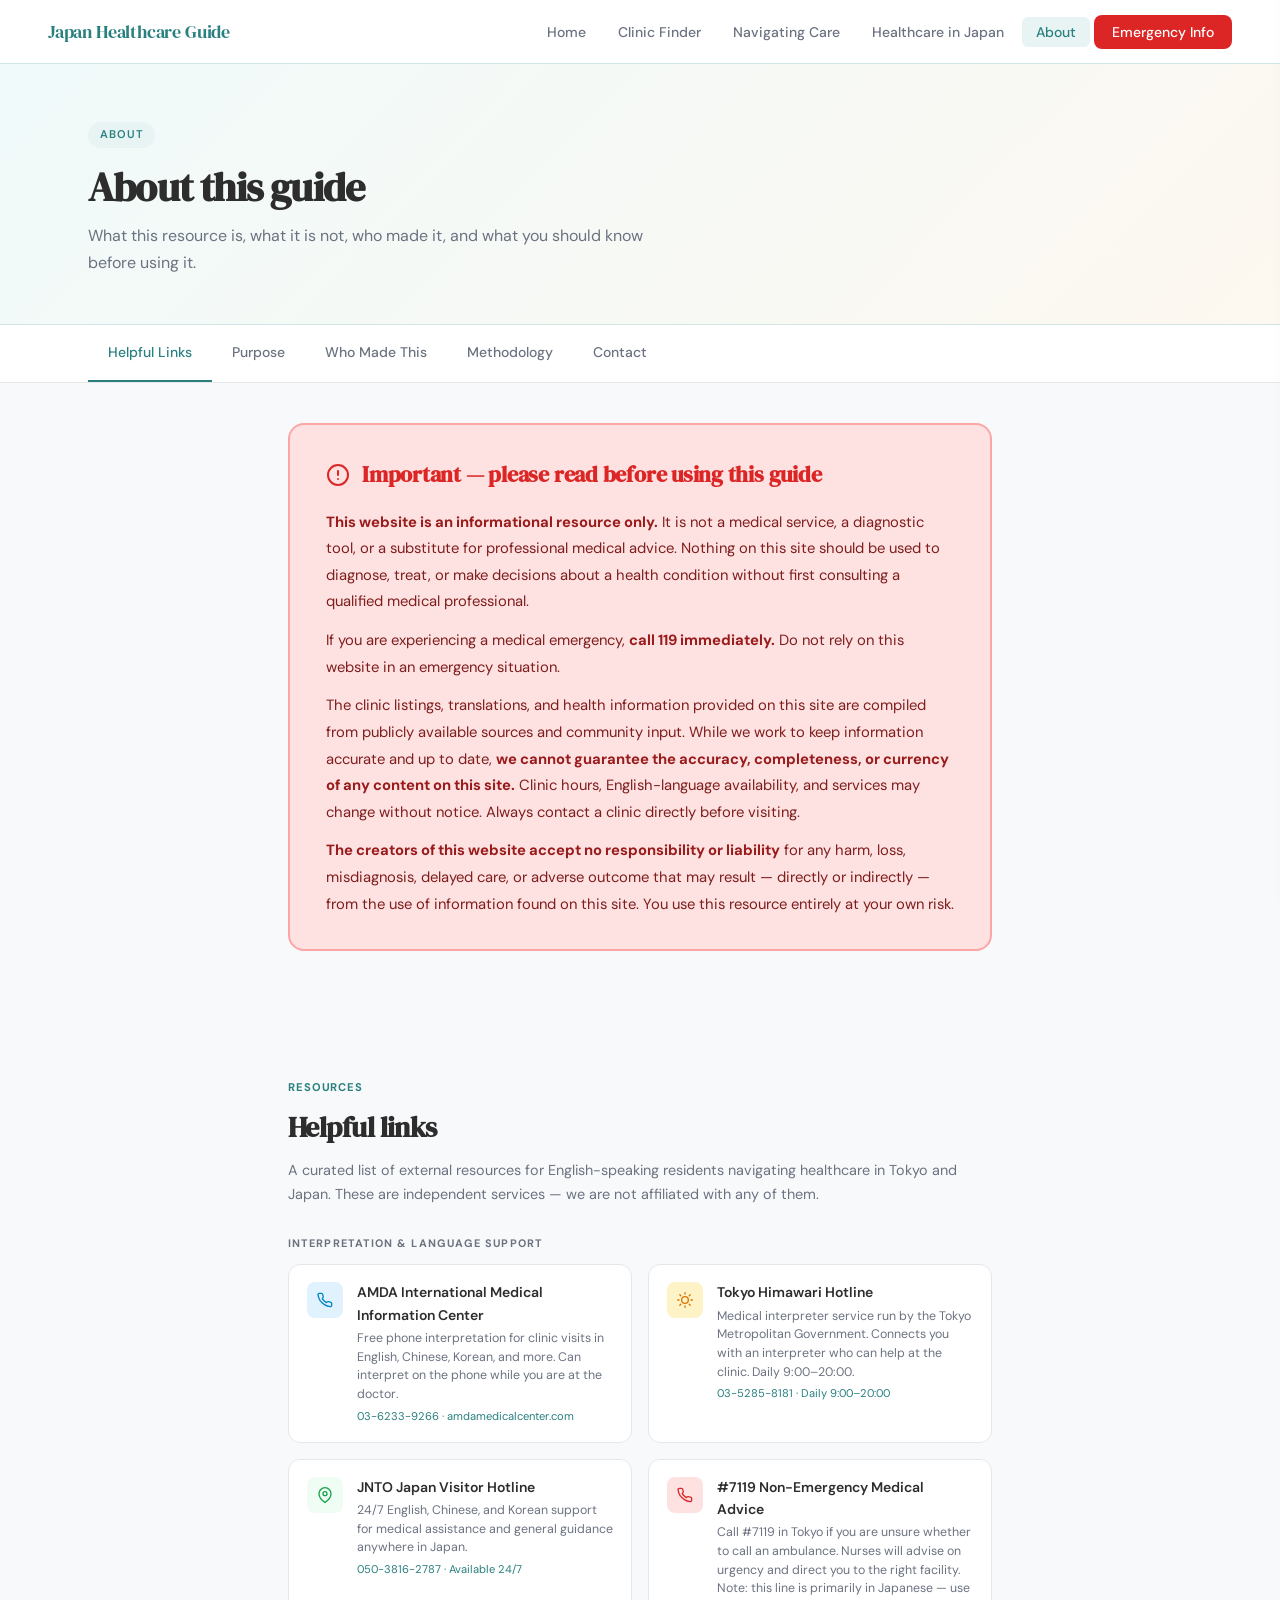
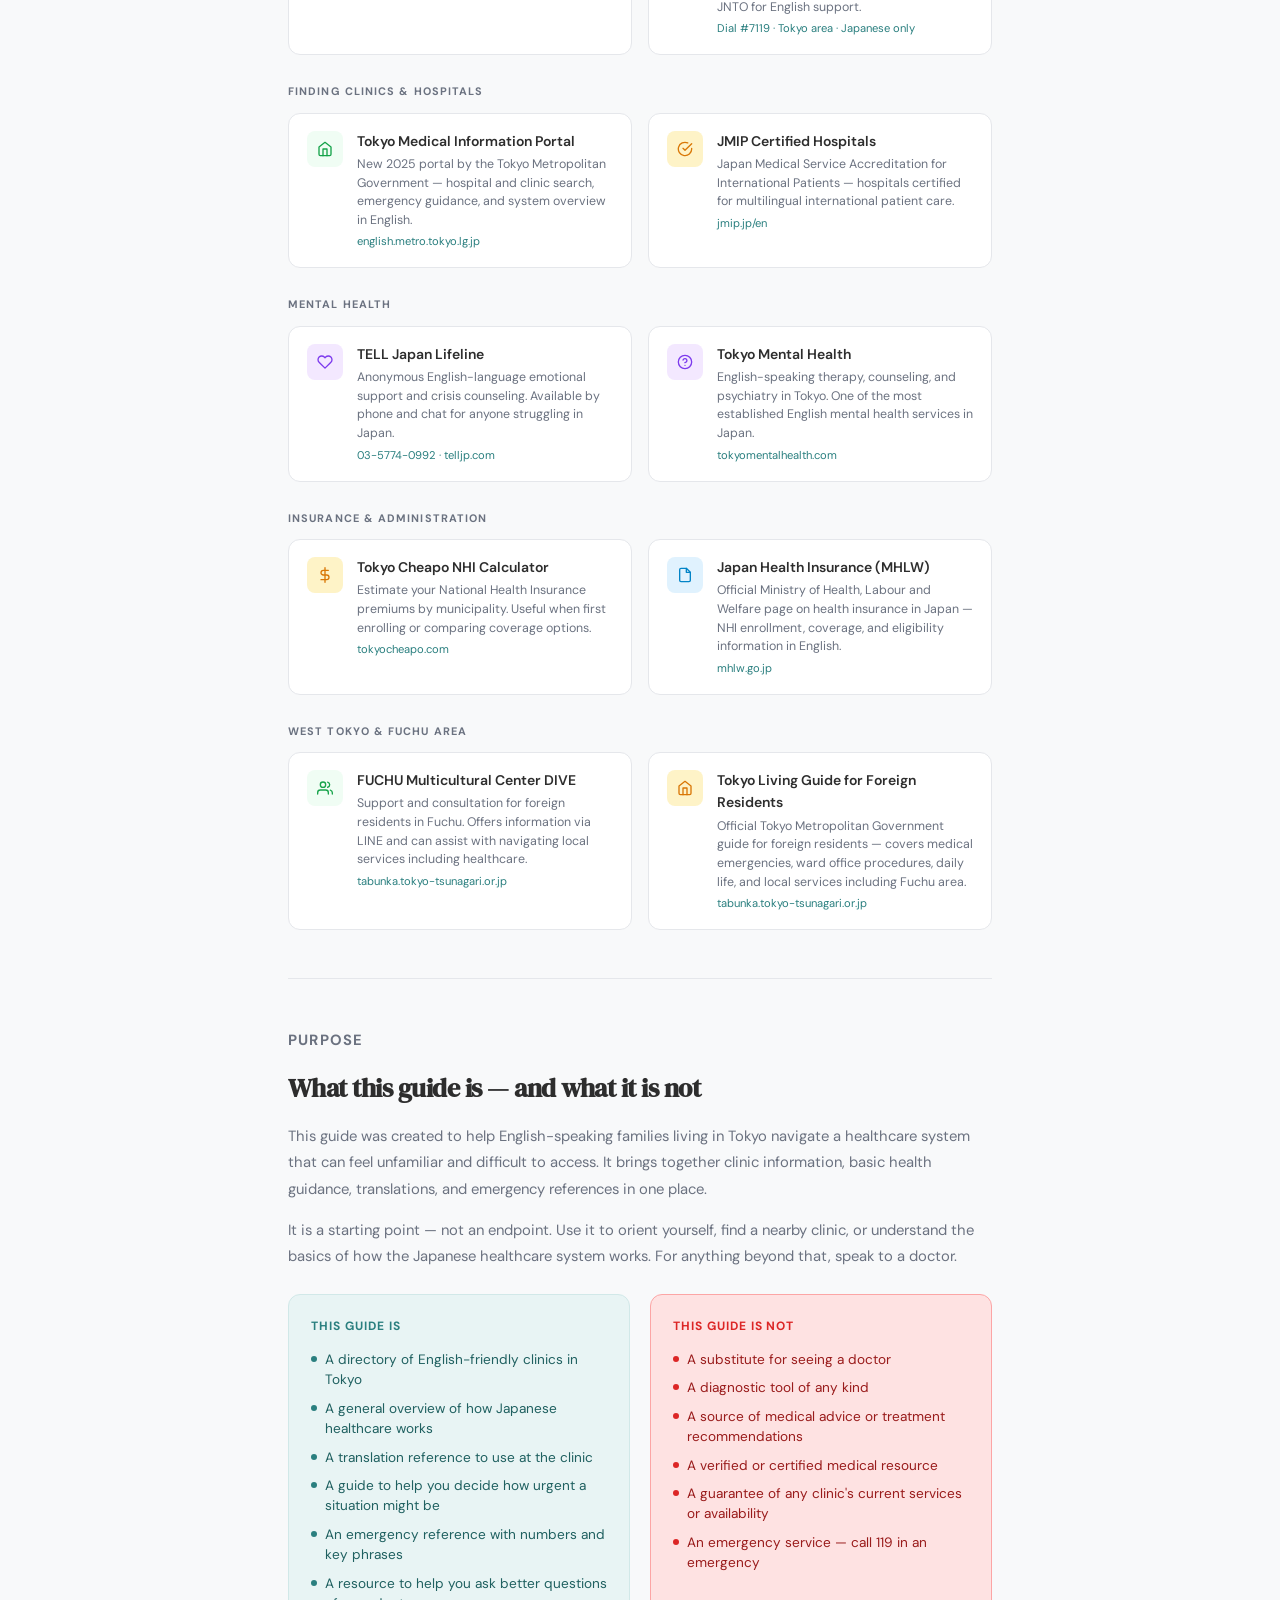
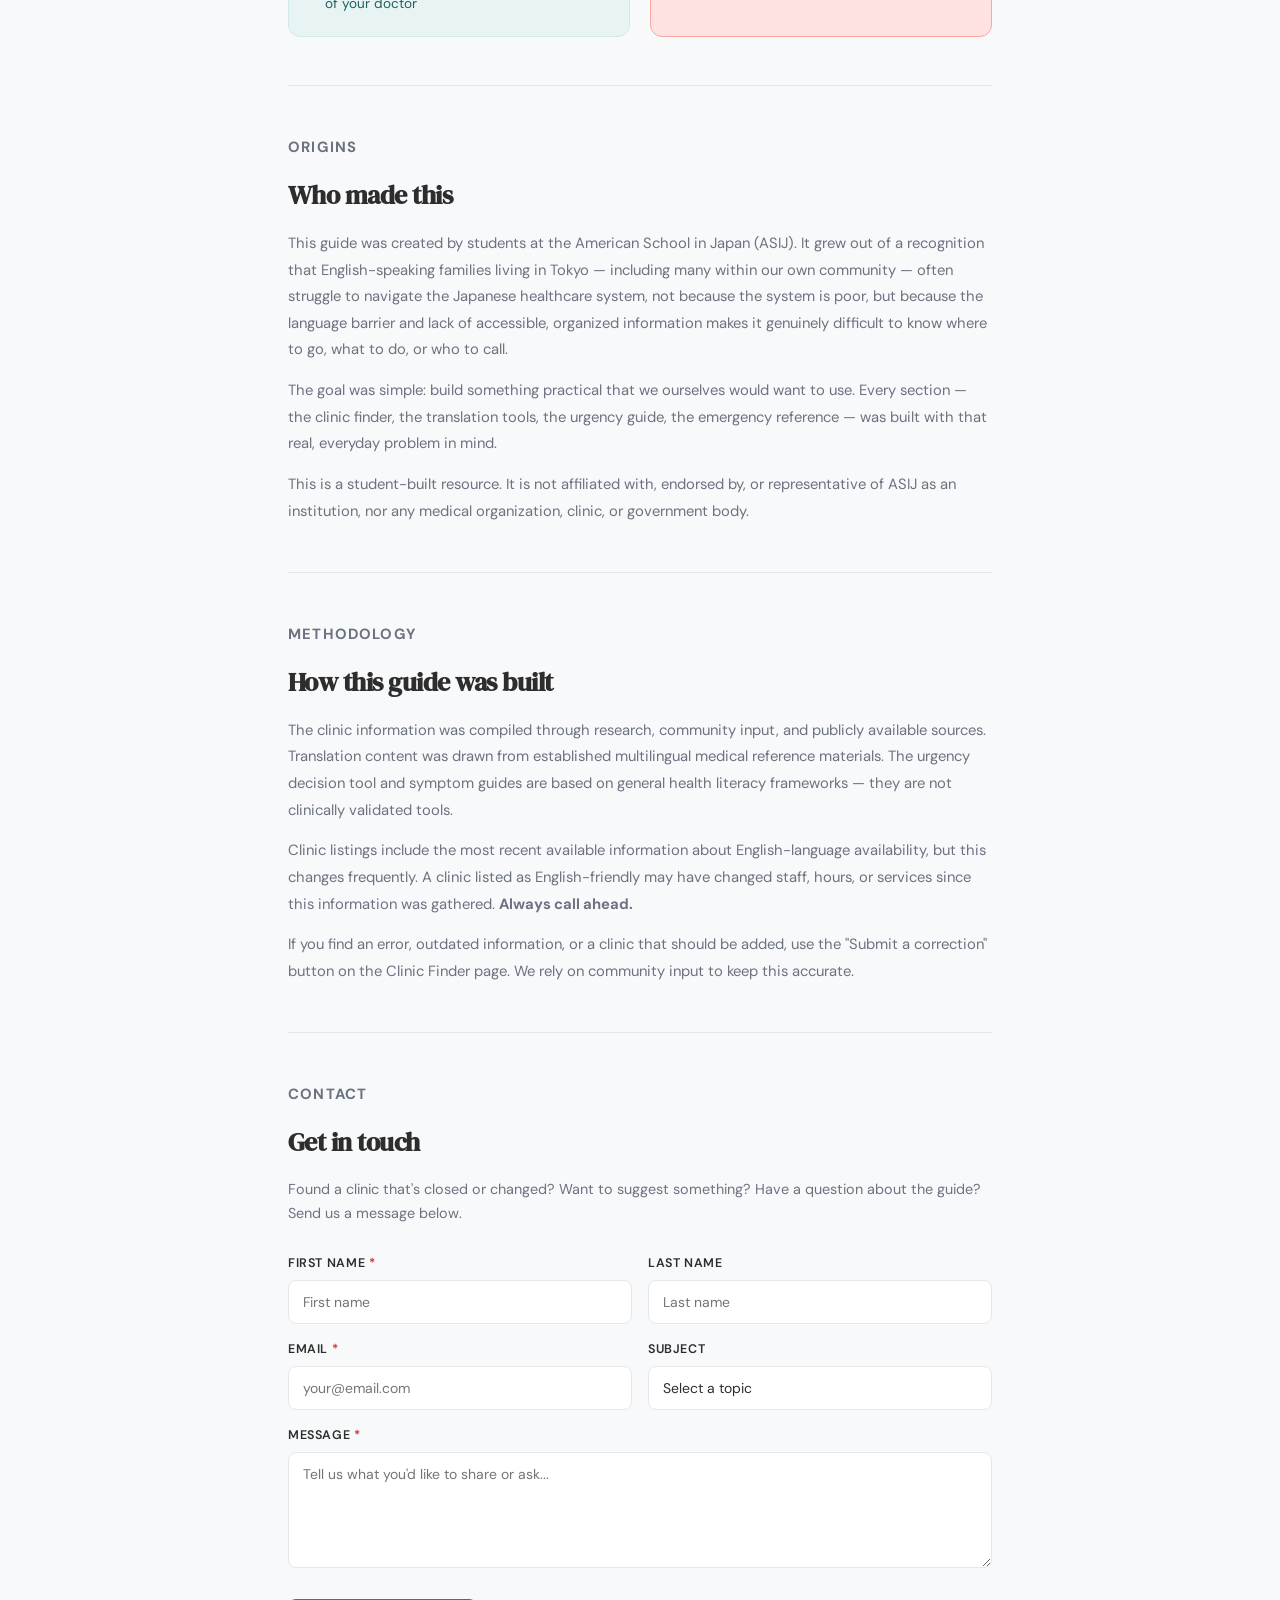
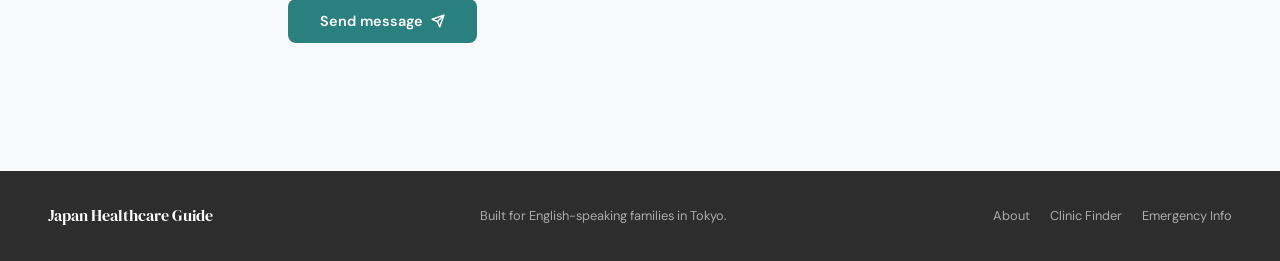
==== commit f9f42a2e: "Implement contact form with AJAX functionality Added a contact form with AJAX submission for user in" ====
--- a/about/index.html
+++ b/about/index.html
@@ -725,11 +725,65 @@
   <div id="contact" class="about-block">
     <p class="about-block-label">Contact</p>
     <h2>Get in touch</h2>
-    <p>For corrections, suggestions, or questions about this guide, use the submission form on the Clinic Finder page. We review submissions regularly and update the guide accordingly.</p>
-    <div class="contact-box">
-      <p>Found a clinic that has closed, changed hours, or updated its English support? Found a clinic we should add? Something on this page that needs correcting?</p>
-      <p>Go to the <a href="/clinic-finder" class="contact-link">Clinic Finder</a> and use the "Submit a correction or suggestion" button at the bottom of the page.</p>
-    </div>
+    <p style="font-size:0.9rem;color:var(--gray);line-height:1.7;margin-bottom:28px;">Found a clinic that's closed or changed? Want to suggest something? Have a question about the guide? Send us a message below.</p>
+
+    <form id="contactForm" action="https://formspree.io/f/mjgldlpz" method="POST" style="width:100%;">
+
+      <div style="display:grid;grid-template-columns:1fr 1fr;gap:16px;margin-bottom:16px;">
+        <div>
+          <label style="display:block;font-size:0.78rem;font-weight:600;color:var(--charcoal);margin-bottom:6px;text-transform:uppercase;letter-spacing:0.05em;">First Name <span style="color:#dc2626;">*</span></label>
+          <input type="text" name="first_name" required placeholder="First name"
+            style="width:100%;padding:12px 14px;border:1.5px solid var(--gray-light);border-radius:8px;font-size:0.875rem;font-family:inherit;color:var(--charcoal);background:#fff;outline:none;box-sizing:border-box;transition:border-color 0.15s;"
+            onfocus="this.style.borderColor='#2A7F7F'" onblur="this.style.borderColor='var(--gray-light)'"/>
+        </div>
+        <div>
+          <label style="display:block;font-size:0.78rem;font-weight:600;color:var(--charcoal);margin-bottom:6px;text-transform:uppercase;letter-spacing:0.05em;">Last Name</label>
+          <input type="text" name="last_name" placeholder="Last name"
+            style="width:100%;padding:12px 14px;border:1.5px solid var(--gray-light);border-radius:8px;font-size:0.875rem;font-family:inherit;color:var(--charcoal);background:#fff;outline:none;box-sizing:border-box;transition:border-color 0.15s;"
+            onfocus="this.style.borderColor='#2A7F7F'" onblur="this.style.borderColor='var(--gray-light)'"/>
+        </div>
+      </div>
+
+      <div style="display:grid;grid-template-columns:1fr 1fr;gap:16px;margin-bottom:16px;">
+        <div>
+          <label style="display:block;font-size:0.78rem;font-weight:600;color:var(--charcoal);margin-bottom:6px;text-transform:uppercase;letter-spacing:0.05em;">Email <span style="color:#dc2626;">*</span></label>
+          <input type="email" name="email" required placeholder="your@email.com"
+            style="width:100%;padding:12px 14px;border:1.5px solid var(--gray-light);border-radius:8px;font-size:0.875rem;font-family:inherit;color:var(--charcoal);background:#fff;outline:none;box-sizing:border-box;transition:border-color 0.15s;"
+            onfocus="this.style.borderColor='#2A7F7F'" onblur="this.style.borderColor='var(--gray-light)'"/>
+        </div>
+        <div>
+          <label style="display:block;font-size:0.78rem;font-weight:600;color:var(--charcoal);margin-bottom:6px;text-transform:uppercase;letter-spacing:0.05em;">Subject</label>
+          <select name="subject"
+            style="width:100%;padding:12px 14px;border:1.5px solid var(--gray-light);border-radius:8px;font-size:0.875rem;font-family:inherit;color:var(--charcoal);background:#fff;outline:none;box-sizing:border-box;transition:border-color 0.15s;-webkit-appearance:none;"
+            onfocus="this.style.borderColor='#2A7F7F'" onblur="this.style.borderColor='var(--gray-light)'">
+            <option value="">Select a topic</option>
+            <option value="clinic_correction">Clinic correction</option>
+            <option value="suggest_clinic">Suggest a clinic</option>
+            <option value="general_feedback">General feedback</option>
+            <option value="other">Other</option>
+          </select>
+        </div>
+      </div>
+
+      <div style="margin-bottom:24px;">
+        <label style="display:block;font-size:0.78rem;font-weight:600;color:var(--charcoal);margin-bottom:6px;text-transform:uppercase;letter-spacing:0.05em;">Message <span style="color:#dc2626;">*</span></label>
+        <textarea name="message" required placeholder="Tell us what you'd like to share or ask..." rows="5"
+          style="width:100%;padding:12px 14px;border:1.5px solid var(--gray-light);border-radius:8px;font-size:0.875rem;font-family:inherit;color:var(--charcoal);background:#fff;outline:none;box-sizing:border-box;resize:vertical;transition:border-color 0.15s;"
+          onfocus="this.style.borderColor='#2A7F7F'" onblur="this.style.borderColor='var(--gray-light)'"></textarea>
+      </div>
+
+      <div id="contactSuccess" style="display:none;background:#e8f4f4;border:1.5px solid #2A7F7F;border-radius:8px;padding:14px 18px;margin-bottom:16px;font-size:0.875rem;color:#2A7F7F;font-weight:500;">
+        Message sent — thank you. We'll review it shortly.
+      </div>
+
+      <button type="submit"
+        style="background:var(--teal);color:#fff;border:none;padding:13px 32px;border-radius:8px;font-size:0.9rem;font-weight:600;font-family:inherit;cursor:pointer;display:inline-flex;align-items:center;gap:8px;transition:background 0.15s;"
+        onmouseover="this.style.background='#1f6060'" onmouseout="this.style.background='var(--teal)'">
+        Send message
+        <svg width="14" height="14" viewBox="0 0 24 24" fill="none" stroke="currentColor" stroke-width="2.5" stroke-linecap="round" stroke-linejoin="round"><line x1="22" y1="2" x2="11" y2="13"/><polygon points="22 2 15 22 11 13 2 9 22 2"/></svg>
+      </button>
+
+    </form>
   </div>
 
 </div>
@@ -786,6 +840,36 @@
     document.getElementById('hamburgerBtn').classList.remove('open');
     document.body.style.overflow = '';
   }
+  // Contact form AJAX submission
+  const contactForm = document.getElementById('contactForm');
+  if (contactForm) {
+    contactForm.addEventListener('submit', async function(e) {
+      e.preventDefault();
+      const btn = contactForm.querySelector('button[type="submit"]');
+      btn.textContent = 'Sending...';
+      btn.disabled = true;
+      try {
+        const res = await fetch(contactForm.action, {
+          method: 'POST',
+          body: new FormData(contactForm),
+          headers: { 'Accept': 'application/json' }
+        });
+        if (res.ok) {
+          contactForm.reset();
+          document.getElementById('contactSuccess').style.display = 'block';
+          btn.style.display = 'none';
+        } else {
+          btn.textContent = 'Send message';
+          btn.disabled = false;
+          alert('Something went wrong — please try again.');
+        }
+      } catch {
+        btn.textContent = 'Send message';
+        btn.disabled = false;
+      }
+    });
+  }
+
 </script>
 </body>
 </html>
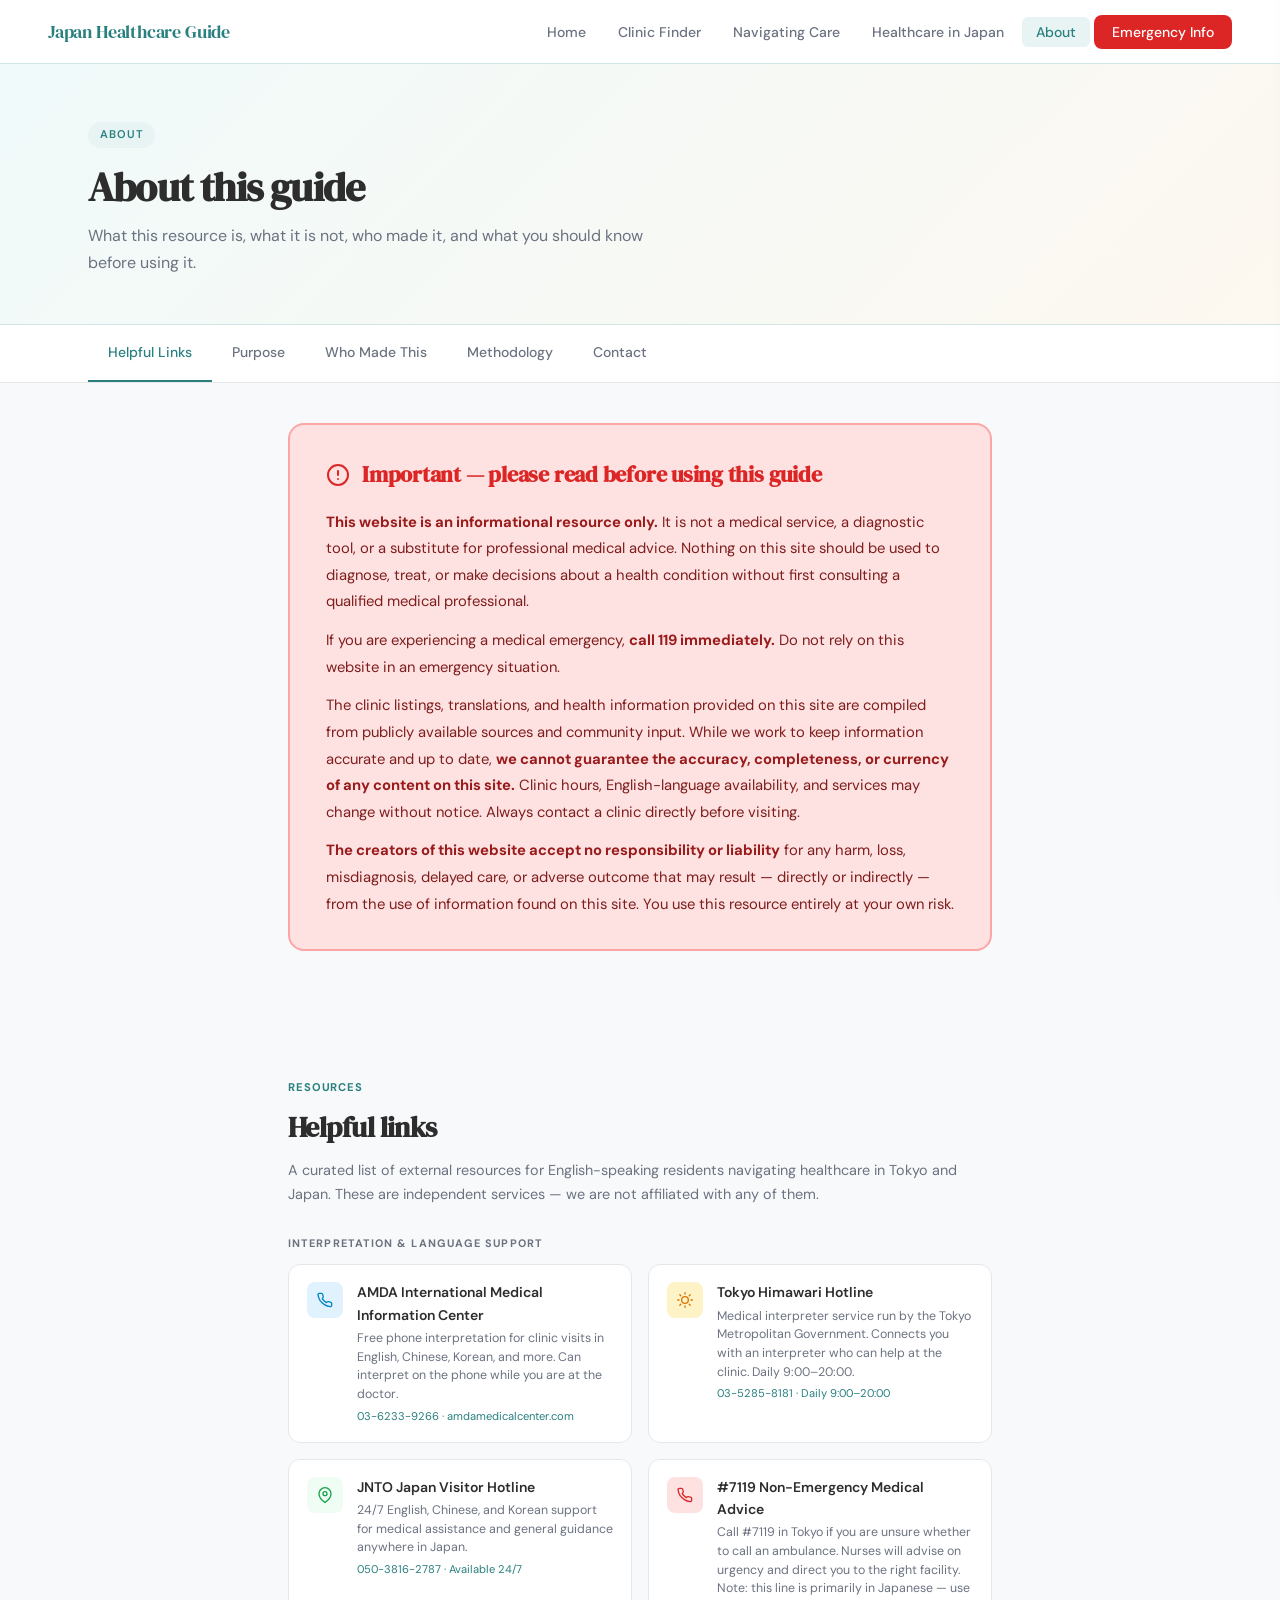
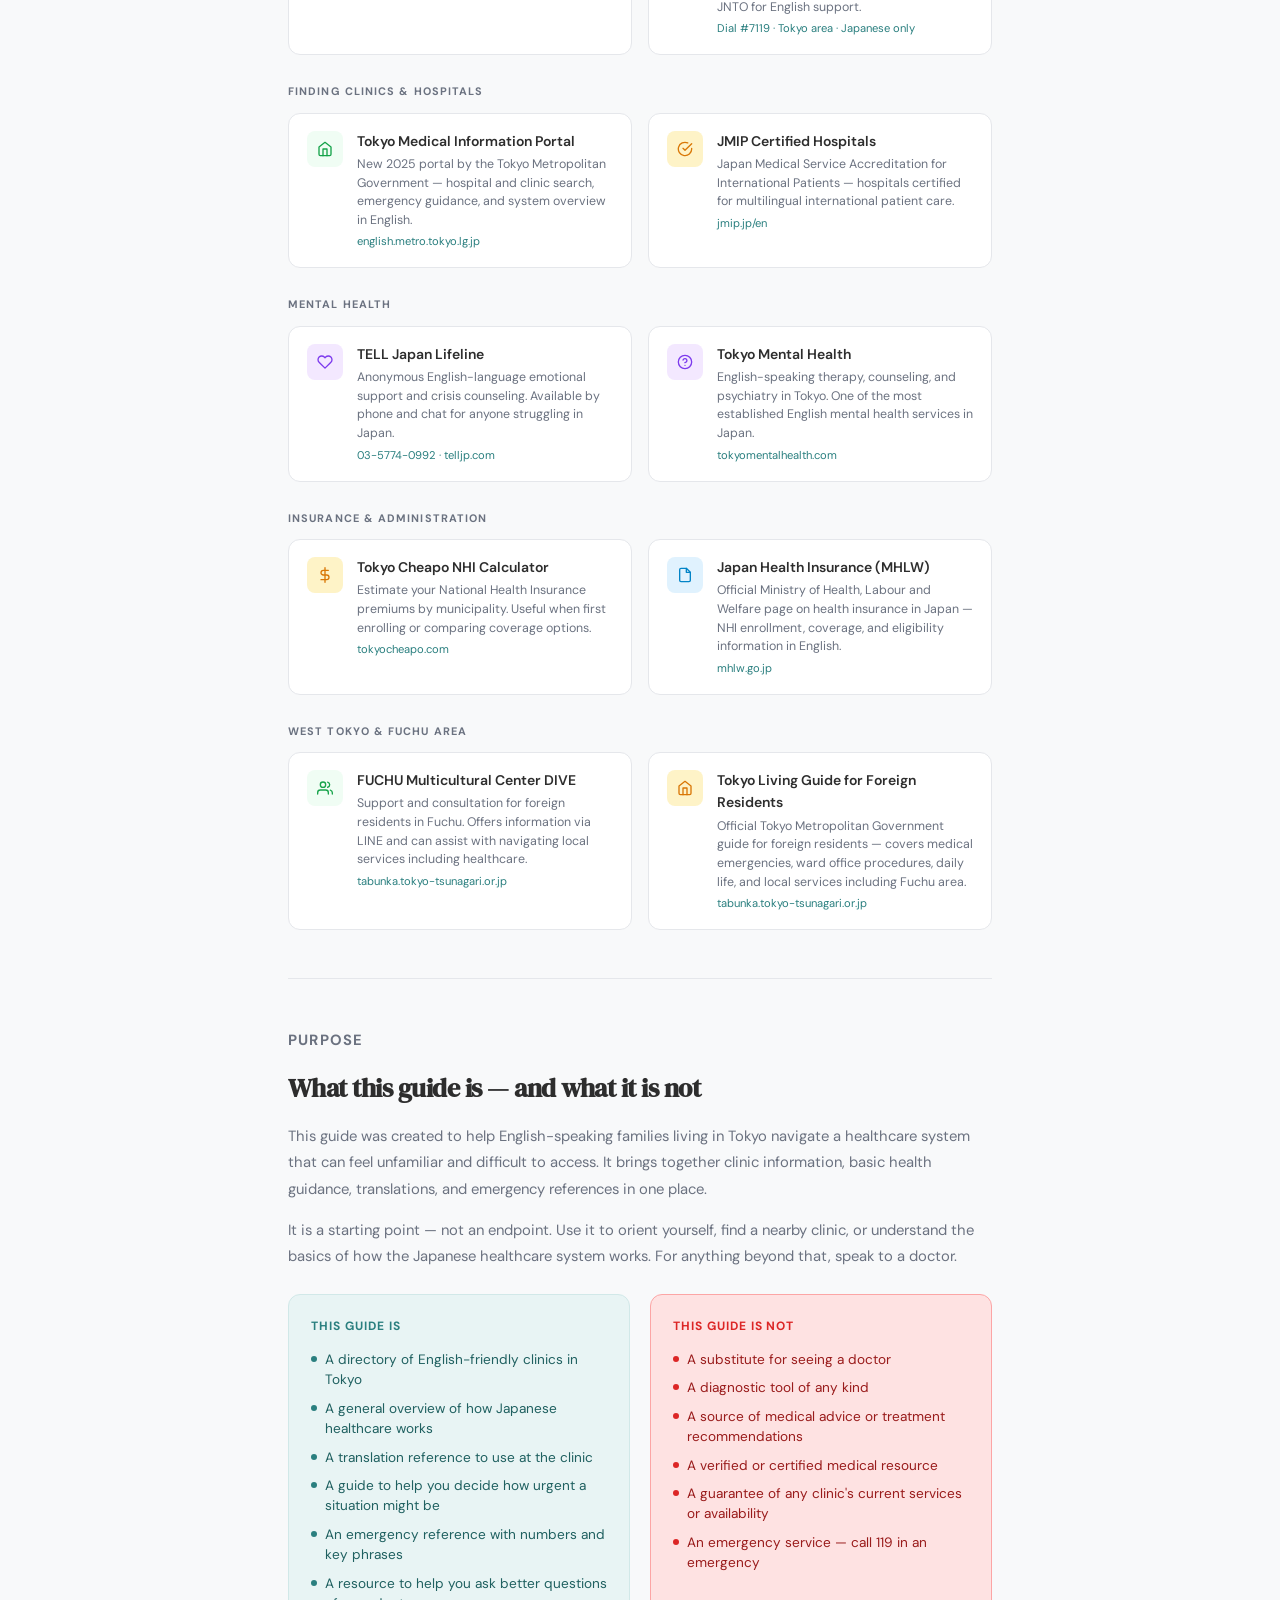
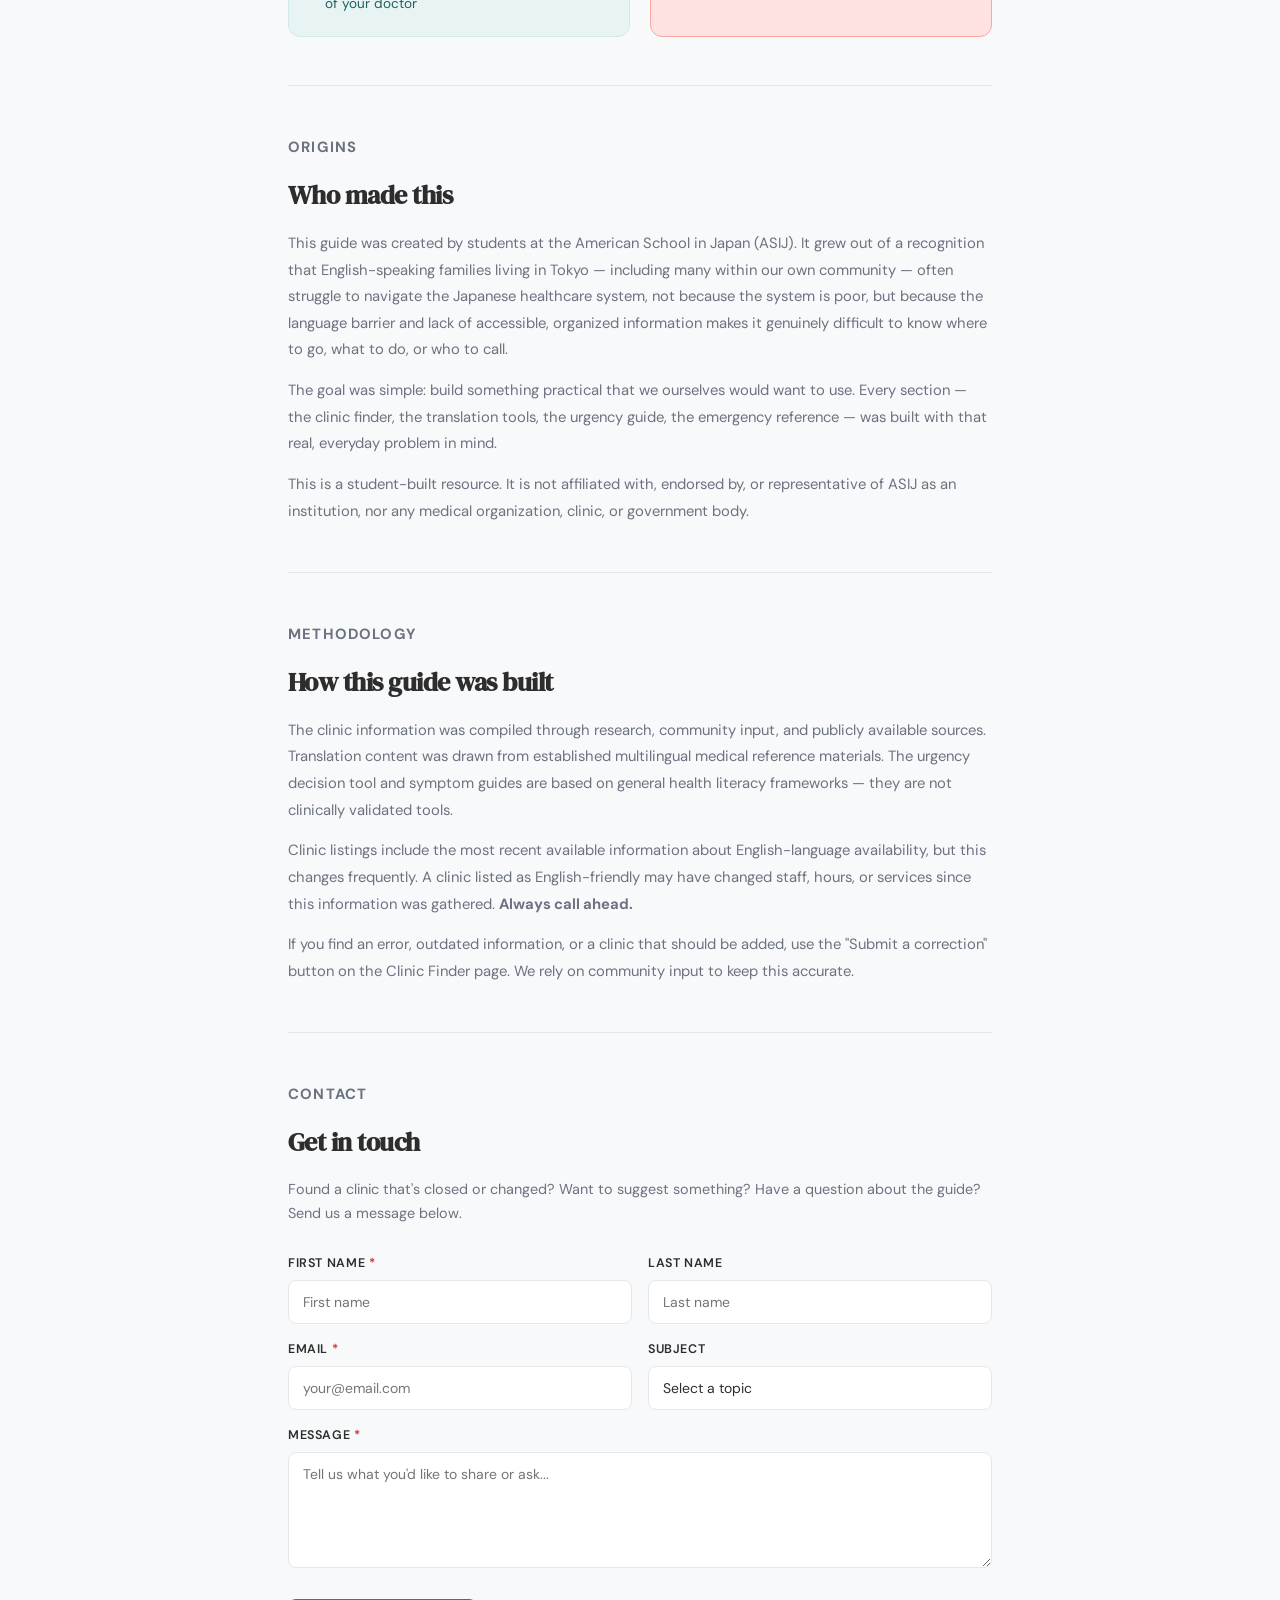
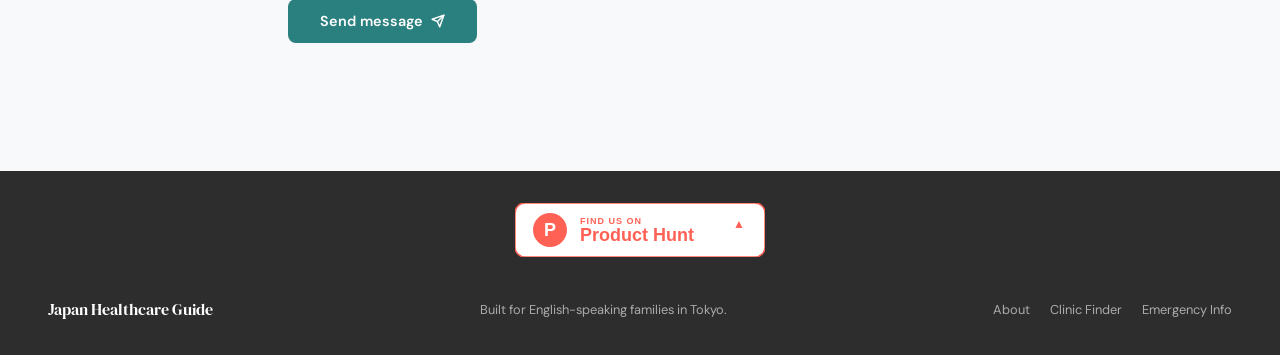
==== commit 5b41178d: "Add Product Hunt badge to about page" ====
--- a/about/index.html
+++ b/about/index.html
@@ -3,6 +3,9 @@
 <head>
   <meta charset="UTF-8"/>
   <meta name="viewport" content="width=device-width, initial-scale=1.0"/>
+  <link rel="icon" type="image/x-icon" href="/favicon.ico"/>
+<link rel="icon" type="image/png" sizes="192x192" href="/favicon-192.png"/>
+<link rel="apple-touch-icon" href="/apple-touch-icon.png"/>
   <title>About — Japan Healthcare Guide</title>
   <link href="https://fonts.googleapis.com/css2?family=DM+Sans:wght@300;400;500;600&family=DM+Serif+Display&display=swap" rel="stylesheet"/>
   <style>
@@ -432,6 +435,67 @@
       .disclaimer-box { padding: 24px; }
       footer { padding: 24px; flex-direction: column; text-align: center; }
     }
+  
+  /* =====================================================
+     MOBILE-ONLY FIXES  (max-width: 900px)
+     Zero effect on desktop — all rules inside media query
+     ===================================================== */
+  @media (max-width: 900px) {
+
+    /* 1. Emergency Info button in mobile nav hamburger sidebar */
+    .mobile-sidebar-links .sidebar-cta {
+      display: block !important;
+      background: var(--red, #dc2626) !important;
+      color: #fff !important;
+      border-radius: 8px !important;
+      padding: 12px 16px !important;
+      margin-top: 12px !important;
+      text-align: center !important;
+      font-weight: 600 !important;
+    }
+
+    /* 2. Footer — full width, stacked, no side padding bleed */
+    footer {
+      width: 100%;
+      box-sizing: border-box;
+      padding: 24px 20px !important;
+      flex-direction: column !important;
+      align-items: flex-start !important;
+      gap: 12px !important;
+    }
+
+    /* 3. Submit-a-correction bar — full width, no overflow */
+    .correction-bar {
+      width: 100%;
+      box-sizing: border-box;
+      padding: 16px 20px !important;
+    }
+    .correction-bar-inner {
+      flex-direction: column !important;
+      align-items: flex-start !important;
+      gap: 10px !important;
+    }
+    .btn-correction {
+      width: 100% !important;
+      text-align: center !important;
+    }
+
+    /* 4. Submit-a-correction MODAL — constrained, scrollable, not full-screen */
+    .modal-overlay {
+      padding: 16px !important;
+      align-items: flex-end !important;
+    }
+    .modal {
+      width: 100% !important;
+      max-width: 100% !important;
+      max-height: 88vh !important;
+      overflow-y: auto !important;
+      -webkit-overflow-scrolling: touch !important;
+      border-radius: 20px 20px 0 0 !important;
+      padding: 24px 20px !important;
+    }
+
+  }
   </style>
 </head>
 <body>
@@ -786,6 +850,26 @@
     </form>
   </div>
 
+</div>
+
+<!-- PRODUCT HUNT BADGE -->
+<div style="display:flex; justify-content:center; padding: 32px 48px 0; background: var(--charcoal);">
+  <a href="https://www.producthunt.com/products/japan-healthcare-guide?utm_source=badge-featured&utm_medium=badge&utm_campaign=badge-japan-healthcare-guide" target="_blank" rel="noopener noreferrer" style="display:inline-block; text-decoration:none;">
+    <svg width="250" height="54" viewBox="0 0 250 54" xmlns="http://www.w3.org/2000/svg" role="img" aria-label="Japan Healthcare Guide - Find us on Product Hunt">
+      <!-- Badge background -->
+      <rect width="250" height="54" rx="10" fill="#ffffff" stroke="#ff6154" stroke-width="1.5"/>
+      <!-- PH logo circle -->
+      <circle cx="35" cy="27" r="17" fill="#ff6154"/>
+      <!-- PH "P" letter -->
+      <text x="35" y="33" text-anchor="middle" font-family="Arial, sans-serif" font-size="18" font-weight="700" fill="#ffffff">P</text>
+      <!-- "FIND US ON" text -->
+      <text x="65" y="21" font-family="Arial, sans-serif" font-size="9" font-weight="600" fill="#ff6154" letter-spacing="1">FIND US ON</text>
+      <!-- "Product Hunt" text -->
+      <text x="65" y="38" font-family="Arial, sans-serif" font-size="18" font-weight="700" fill="#ff6154">Product Hunt</text>
+      <!-- Upvote arrow -->
+      <text x="218" y="25" font-family="Arial, sans-serif" font-size="12" fill="#ff6154">▲</text>
+    </svg>
+  </a>
 </div>
 
 <!-- FOOTER -->
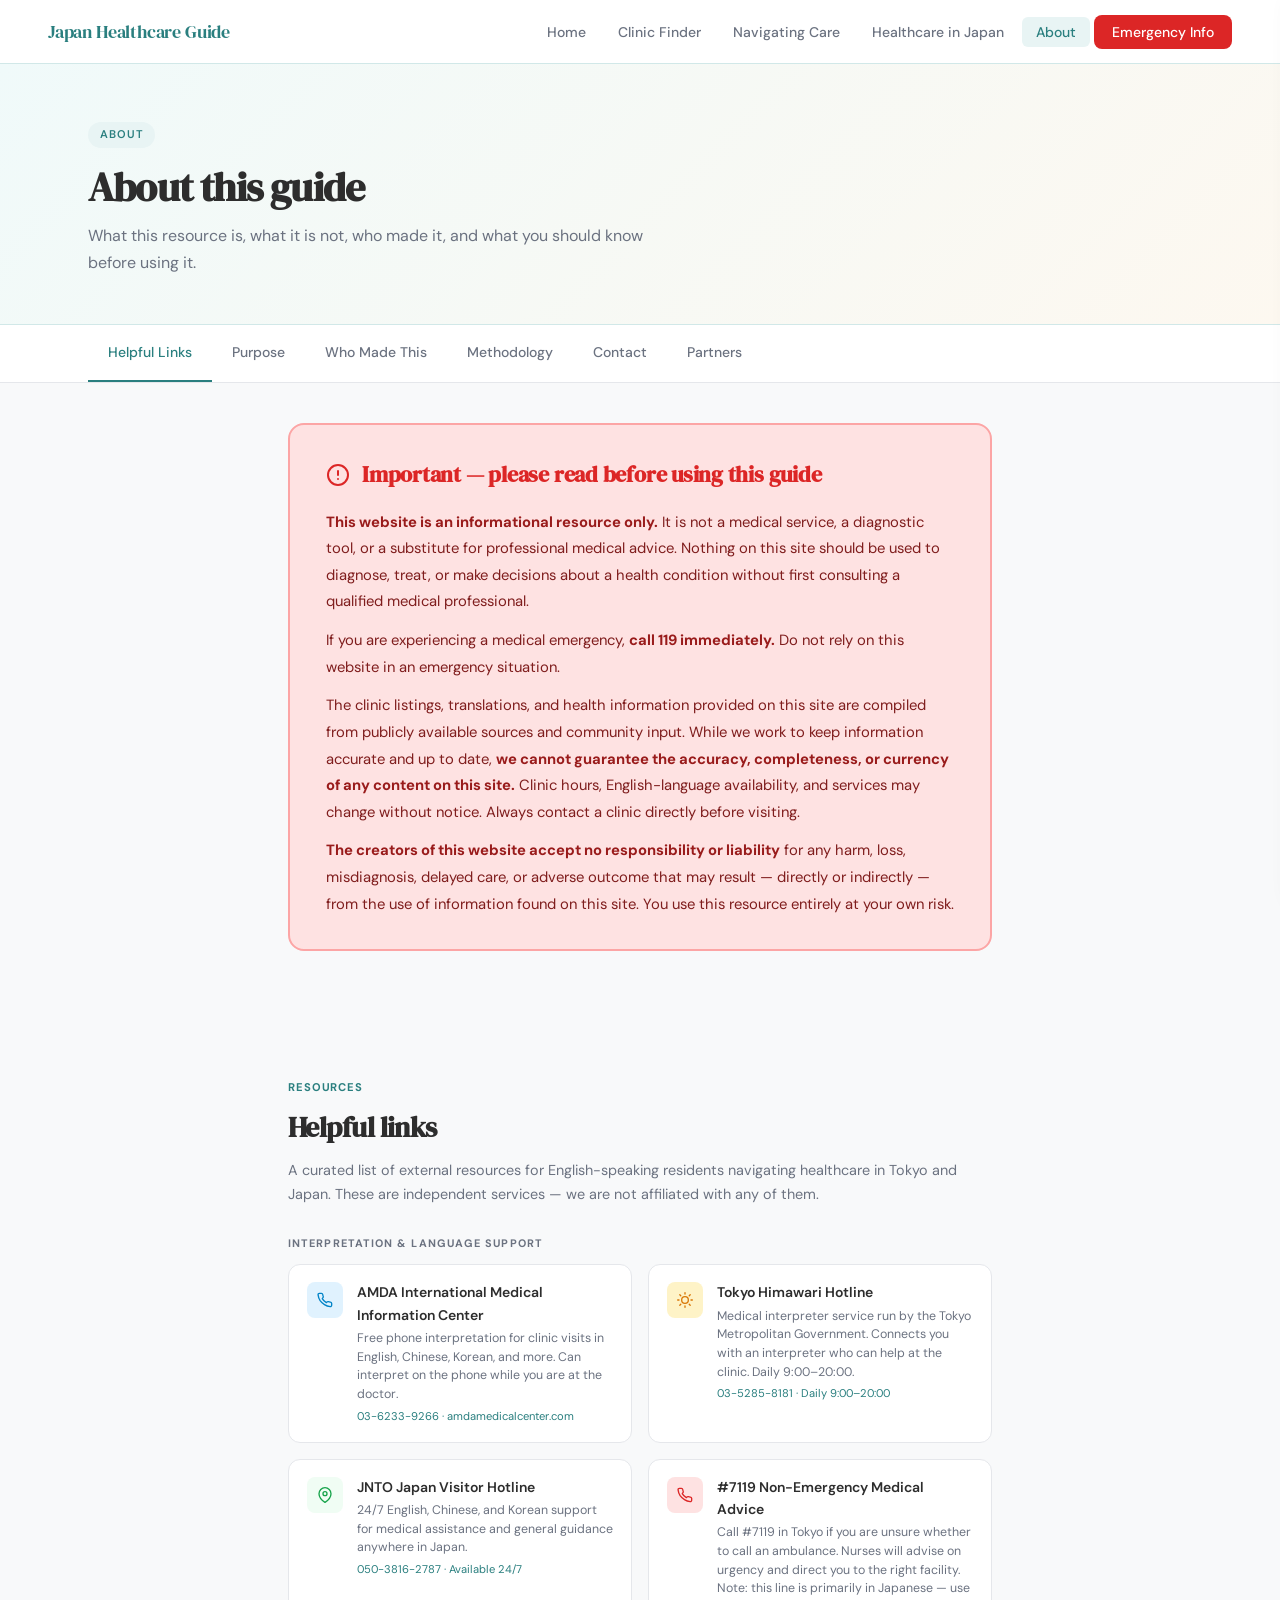
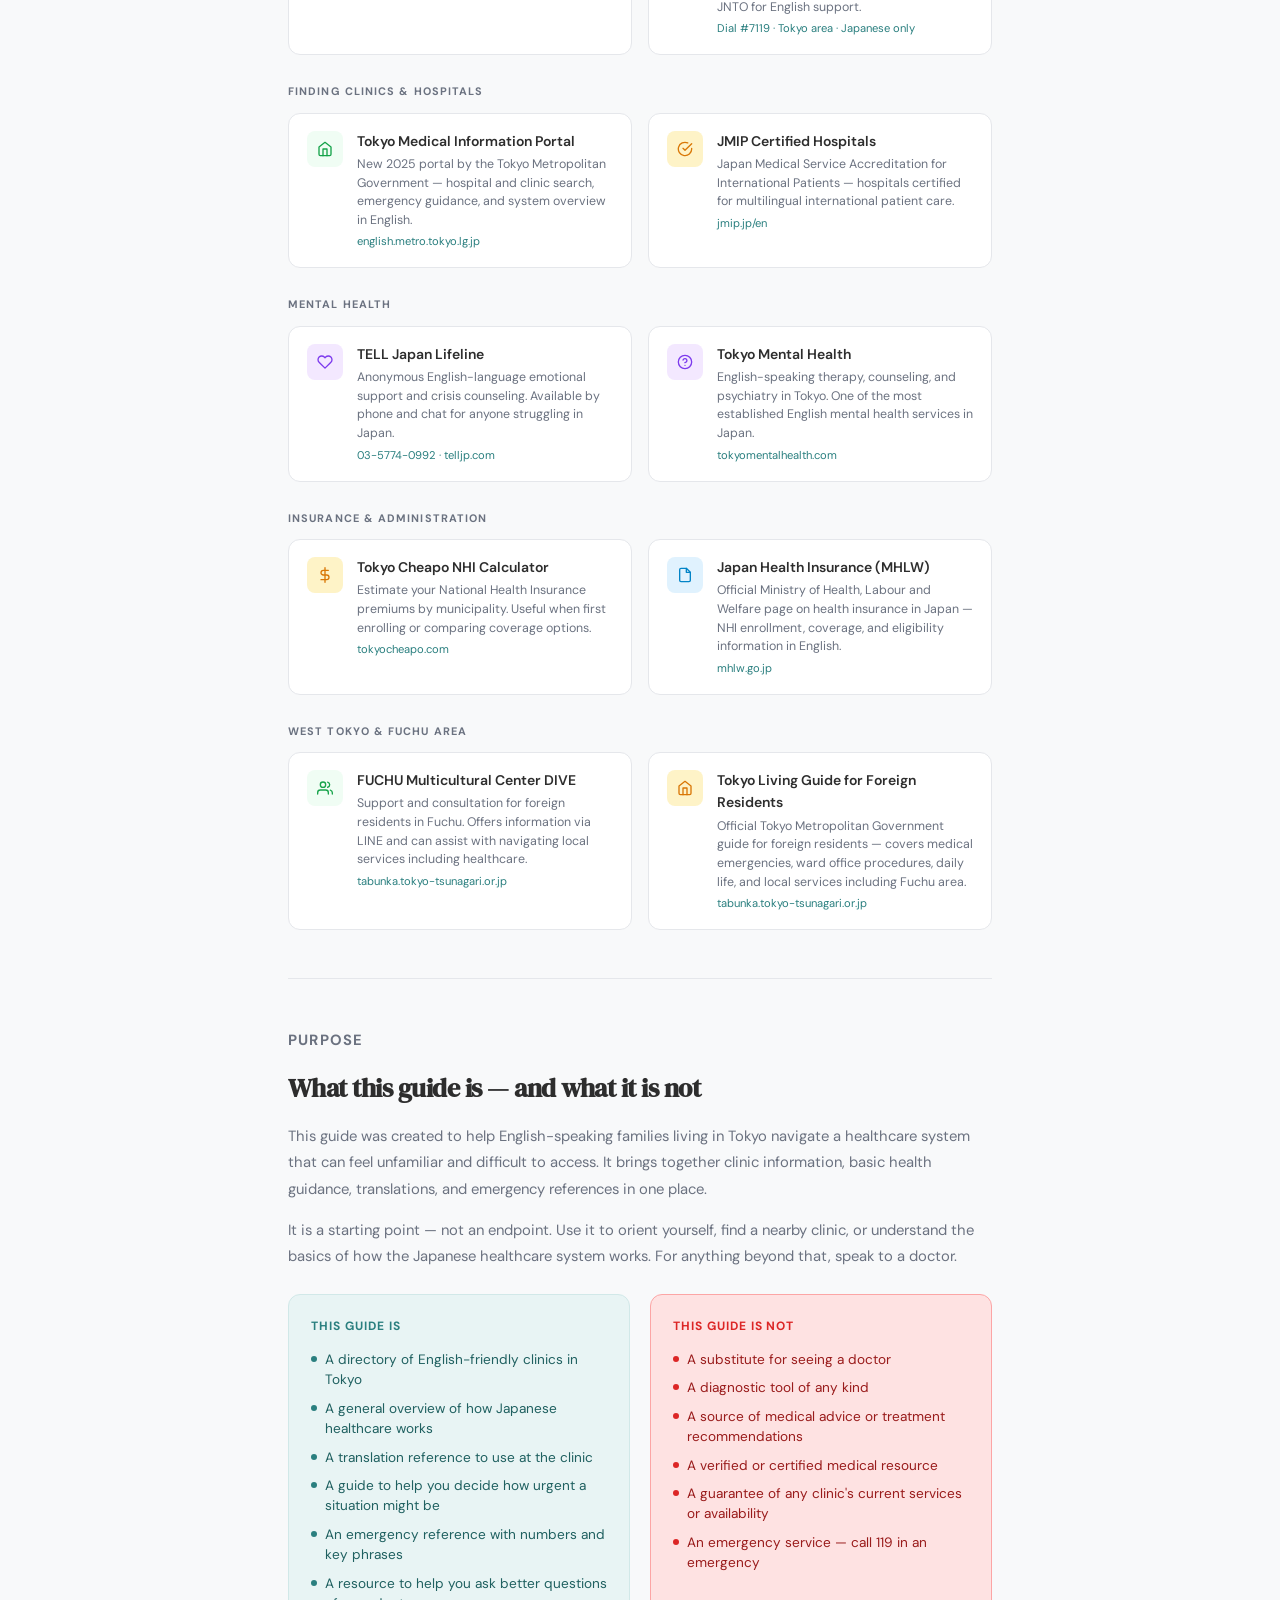
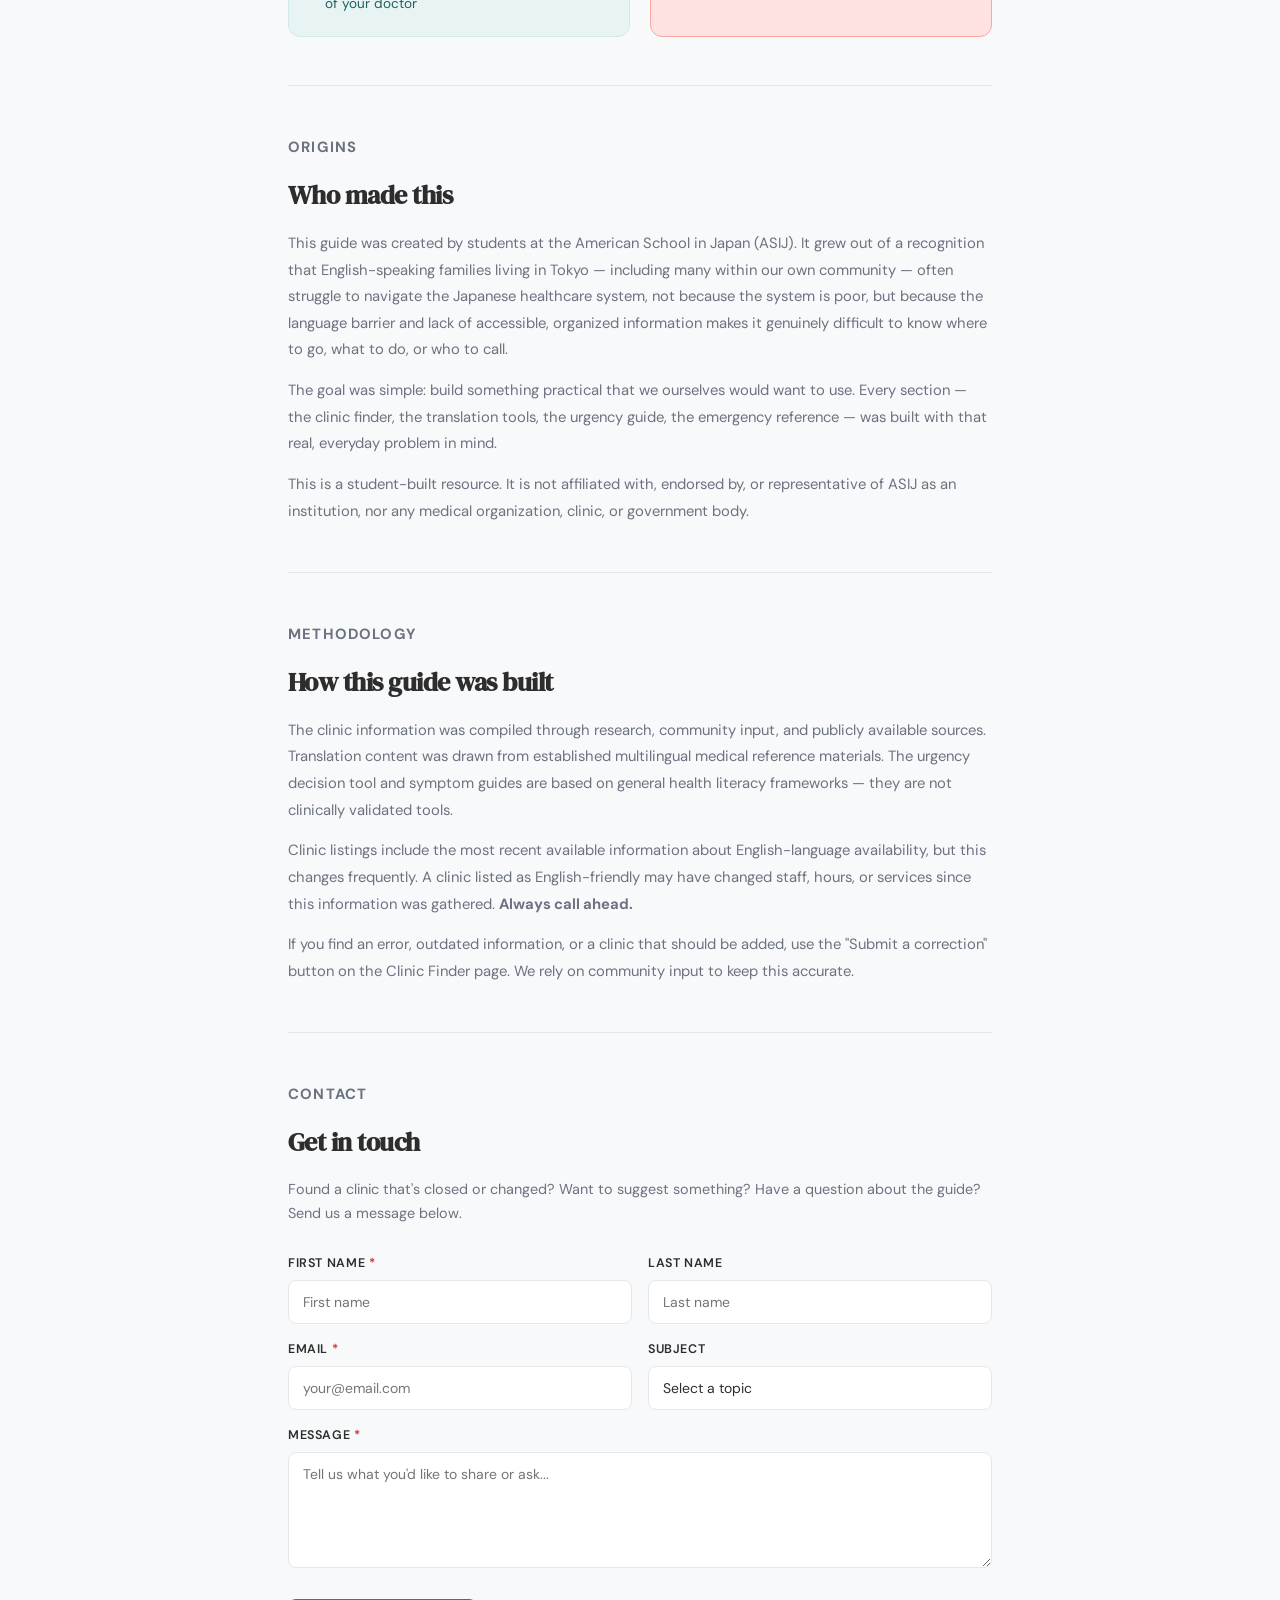
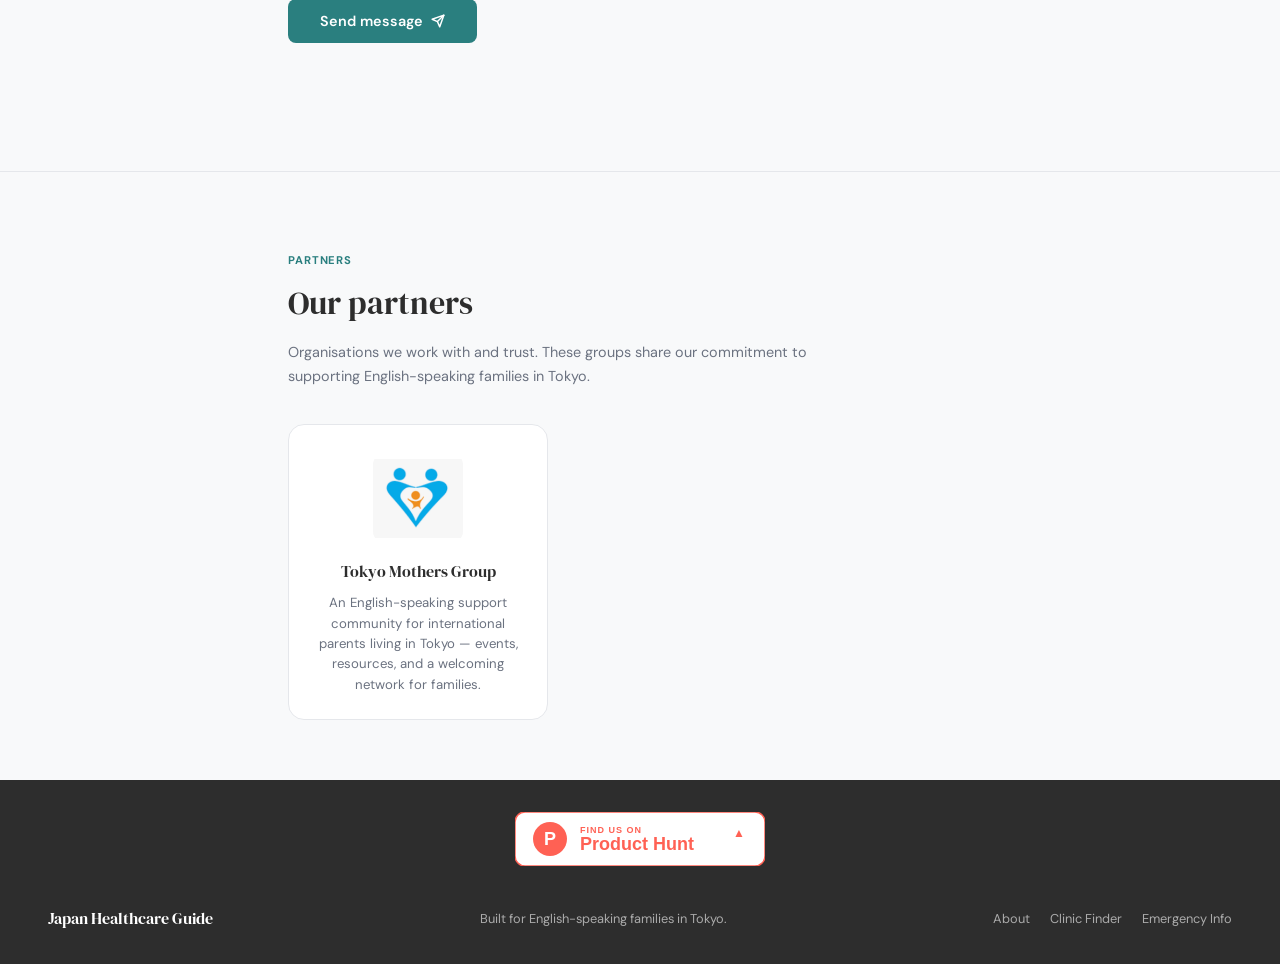
==== commit 65e5811f: "Update fmt.Println message from 'Hello' to 'Goodbye'" ====
--- a/about/index.html
+++ b/about/index.html
@@ -496,6 +496,105 @@
     }
 
   }
+  
+    /* ── PARTNERS SECTION ── */
+    .partners-section {
+      background: var(--white);
+      border-top: 1px solid var(--gray-light);
+      padding: 80px 0 60px;
+    }
+    .partners-inner {
+      max-width: 800px;
+      margin: 0 auto;
+      padding: 0 48px;
+    }
+    .partners-carousel-wrap {
+      position: relative;
+      overflow: hidden;
+    }
+    .partners-track {
+      display: flex;
+      gap: 24px;
+      transition: transform 0.35s ease;
+    }
+    .partner-card {
+      flex: 0 0 260px;
+      background: #fff;
+      border: 1.5px solid var(--gray-light);
+      border-radius: 16px;
+      padding: 28px 24px 24px;
+      display: flex;
+      flex-direction: column;
+      align-items: center;
+      text-align: center;
+      cursor: pointer;
+      transition: box-shadow 0.2s, border-color 0.2s;
+      text-decoration: none;
+    }
+    .partner-card:hover {
+      box-shadow: 0 4px 20px rgba(0,0,0,0.1);
+      border-color: var(--teal);
+    }
+    .partner-logo {
+      width: 90px;
+      height: 90px;
+      object-fit: contain;
+      border-radius: 12px;
+      margin-bottom: 16px;
+    }
+    .partner-name {
+      font-family: 'DM Serif Display', serif;
+      font-size: 1rem;
+      color: var(--charcoal);
+      margin-bottom: 8px;
+      font-weight: 400;
+    }
+    .partner-desc {
+      font-size: 0.825rem;
+      color: var(--gray);
+      line-height: 1.55;
+    }
+    .partners-nav {
+      display: flex;
+      align-items: center;
+      justify-content: center;
+      gap: 12px;
+      margin-top: 24px;
+    }
+    .partners-arrow {
+      width: 36px;
+      height: 36px;
+      border-radius: 50%;
+      border: 1.5px solid var(--gray-light);
+      background: #fff;
+      cursor: pointer;
+      display: flex;
+      align-items: center;
+      justify-content: center;
+      color: var(--charcoal);
+      transition: border-color 0.15s, color 0.15s;
+    }
+    .partners-arrow:hover { border-color: var(--teal); color: var(--teal); }
+    .partners-arrow:disabled { opacity: 0.3; cursor: default; }
+    .partners-dots {
+      display: flex;
+      gap: 6px;
+    }
+    .partners-dot {
+      width: 7px;
+      height: 7px;
+      border-radius: 50%;
+      background: var(--gray-light);
+      transition: background 0.2s;
+      cursor: pointer;
+    }
+    .partners-dot.active { background: var(--teal); }
+    @media (max-width: 900px) {
+      .partners-inner { padding: 0 20px; }
+      .partners-section { padding: 48px 0 40px; }
+      .partner-card { flex: 0 0 220px; }
+    }
+
   </style>
 </head>
 <body>
@@ -551,6 +650,7 @@
     <a href="#origins">Who Made This</a>
     <a href="#methodology">Methodology</a>
     <a href="#contact">Contact</a>
+    <a href="#partners">Partners</a>
   </div>
 </div>
 
@@ -852,6 +952,50 @@
 
 </div>
 
+
+<!-- PARTNERS SECTION -->
+<section class="partners-section" id="partners">
+  <div class="partners-inner">
+
+    <p class="about-block-label">Partners</p>
+    <h2 style="font-family:'DM Serif Display',serif;font-size:2rem;font-weight:400;color:var(--charcoal);margin:0 0 10px;">Our partners</h2>
+    <p style="font-size:0.9rem;color:var(--gray);line-height:1.7;margin-bottom:36px;max-width:540px;">
+      Organisations we work with and trust. These groups share our commitment to supporting English-speaking families in Tokyo.
+    </p>
+
+    <div class="partners-carousel-wrap" id="partnersCarousel">
+      <div class="partners-track" id="partnersTrack">
+
+        <!-- Partner 1: Tokyo Mothers Group -->
+        <a href="https://www.tokyomothersgroup.com/" target="_blank" rel="noopener noreferrer" class="partner-card">
+          <img
+            src="[data-uri]"
+            alt="Tokyo Mothers Group logo"
+            class="partner-logo"
+          />
+          <div class="partner-name">Tokyo Mothers Group</div>
+          <p class="partner-desc">An English-speaking support community for international parents living in Tokyo — events, resources, and a welcoming network for families.</p>
+        </a>
+
+        <!-- Future partners drop in here as additional .partner-card elements -->
+
+      </div>
+    </div>
+
+    <!-- Carousel nav — dots + arrows. Hidden when only 1 card. -->
+    <div class="partners-nav" id="partnersNav" style="display:none;">
+      <button class="partners-arrow" id="partnersPrev" aria-label="Previous partner" onclick="partnersSlide(-1)">
+        <svg width="14" height="14" viewBox="0 0 24 24" fill="none" stroke="currentColor" stroke-width="2.5" stroke-linecap="round" stroke-linejoin="round"><polyline points="15 18 9 12 15 6"/></svg>
+      </button>
+      <div class="partners-dots" id="partnersDots"></div>
+      <button class="partners-arrow" id="partnersNext" aria-label="Next partner" onclick="partnersSlide(1)">
+        <svg width="14" height="14" viewBox="0 0 24 24" fill="none" stroke="currentColor" stroke-width="2.5" stroke-linecap="round" stroke-linejoin="round"><polyline points="9 18 15 12 9 6"/></svg>
+      </button>
+    </div>
+
+  </div>
+</section>
+
 <!-- PRODUCT HUNT BADGE -->
 <div style="display:flex; justify-content:center; padding: 32px 48px 0; background: var(--charcoal);">
   <a href="https://www.producthunt.com/products/japan-healthcare-guide?utm_source=badge-featured&utm_medium=badge&utm_campaign=badge-japan-healthcare-guide" target="_blank" rel="noopener noreferrer" style="display:inline-block; text-decoration:none;">
@@ -885,7 +1029,7 @@
 
 <script>
   // Sub nav scroll tracking
-  const aboutSections = ['links', 'purpose', 'origins', 'methodology', 'contact'];
+  const aboutSections = ['links', 'purpose', 'origins', 'methodology', 'contact', 'partners'];
   const subLinks = document.querySelectorAll('.sub-nav a');
 
   window.addEventListener('scroll', () => {
@@ -954,6 +1098,45 @@
     });
   }
 
+
+  // ── PARTNERS CAROUSEL ──
+  (function(){
+    const track = document.getElementById('partnersTrack');
+    const nav   = document.getElementById('partnersNav');
+    const dotsEl= document.getElementById('partnersDots');
+    if(!track) return;
+
+    const cards = track.querySelectorAll('.partner-card');
+    let current = 0;
+
+    // Only show nav if more than 1 card
+    if(cards.length <= 1) return;
+    nav.style.display = 'flex';
+
+    // Build dots
+    cards.forEach((_, i) => {
+      const dot = document.createElement('button');
+      dot.className = 'partners-dot' + (i === 0 ? ' active' : '');
+      dot.setAttribute('aria-label', 'Go to partner ' + (i+1));
+      dot.onclick = () => goTo(i);
+      dotsEl.appendChild(dot);
+    });
+
+    function goTo(n) {
+      current = Math.max(0, Math.min(n, cards.length - 1));
+      const cardW = cards[0].offsetWidth + 24; // width + gap
+      track.style.transform = 'translateX(-' + (current * cardW) + 'px)';
+      dotsEl.querySelectorAll('.partners-dot').forEach((d, i) => {
+        d.classList.toggle('active', i === current);
+      });
+      document.getElementById('partnersPrev').disabled = current === 0;
+      document.getElementById('partnersNext').disabled = current === cards.length - 1;
+    }
+
+    window.partnersSlide = function(dir){ goTo(current + dir); };
+    goTo(0);
+  })();
+
 </script>
 </body>
 </html>
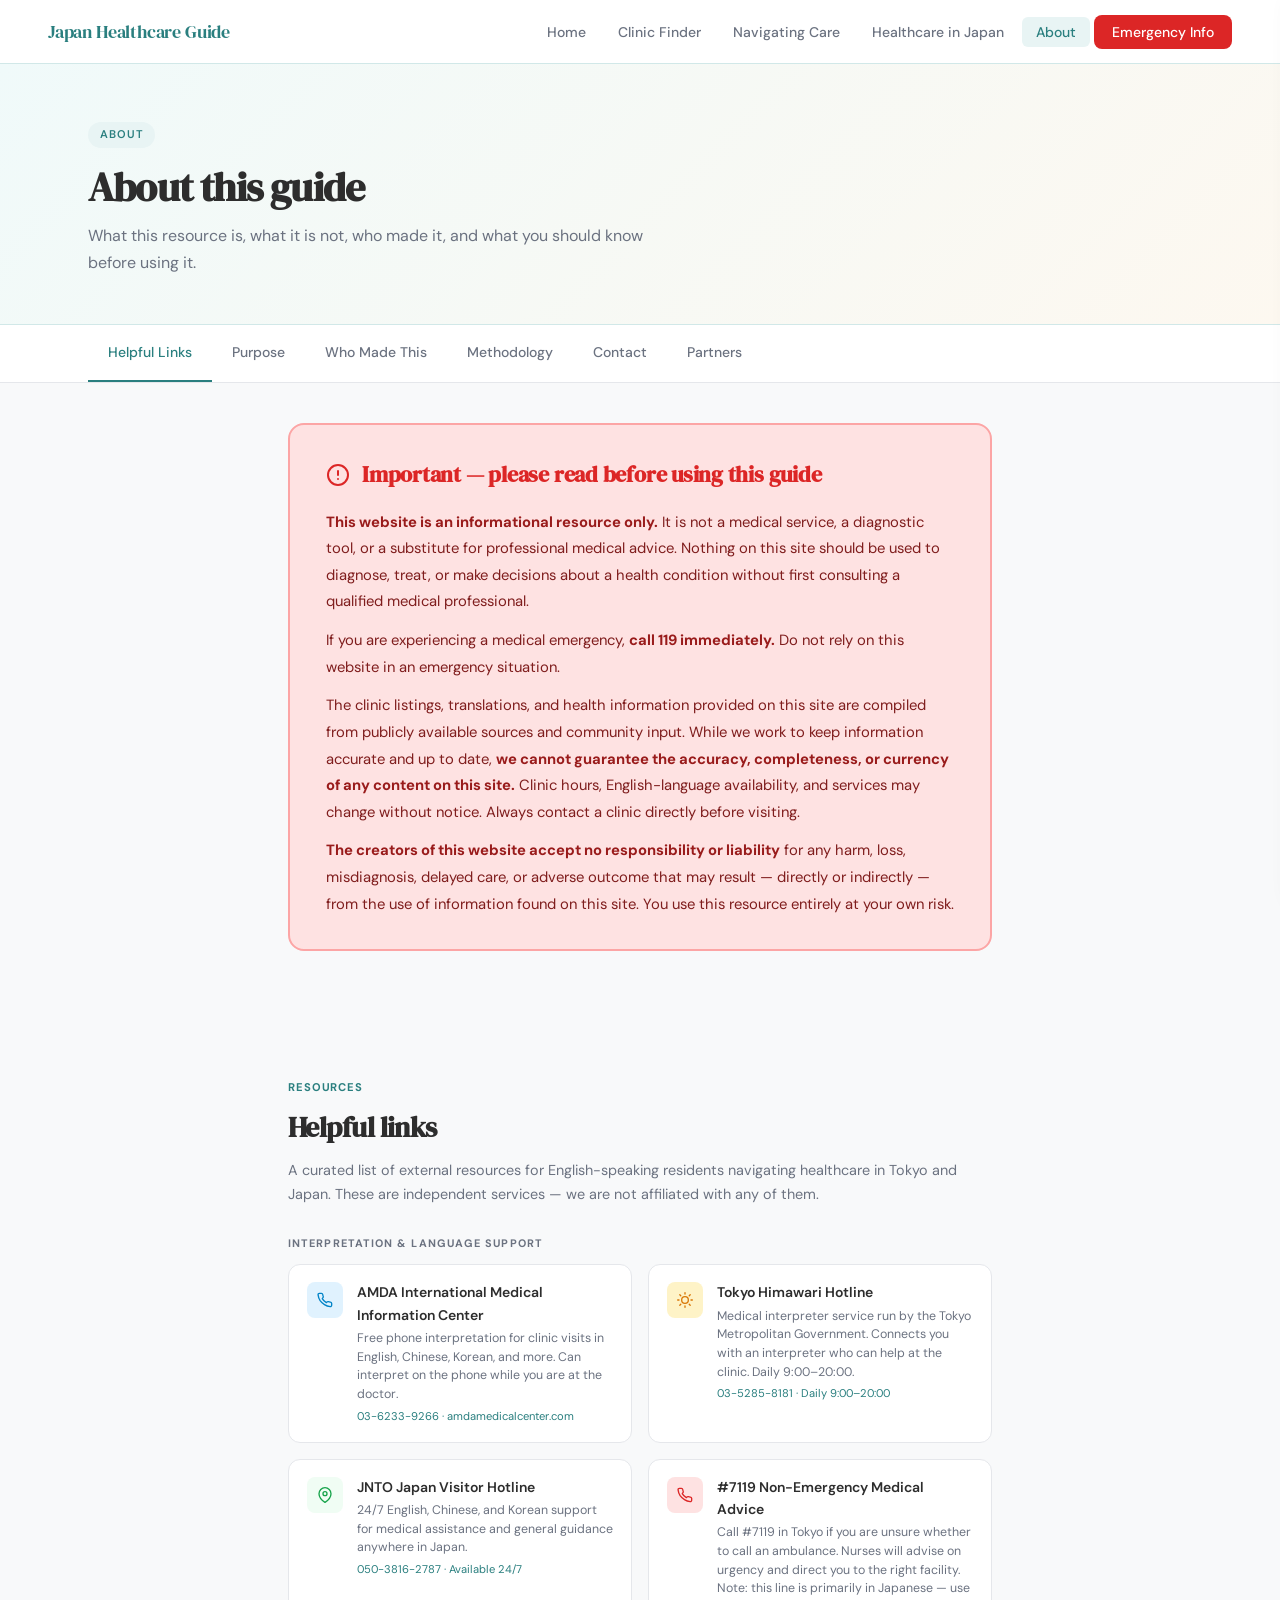
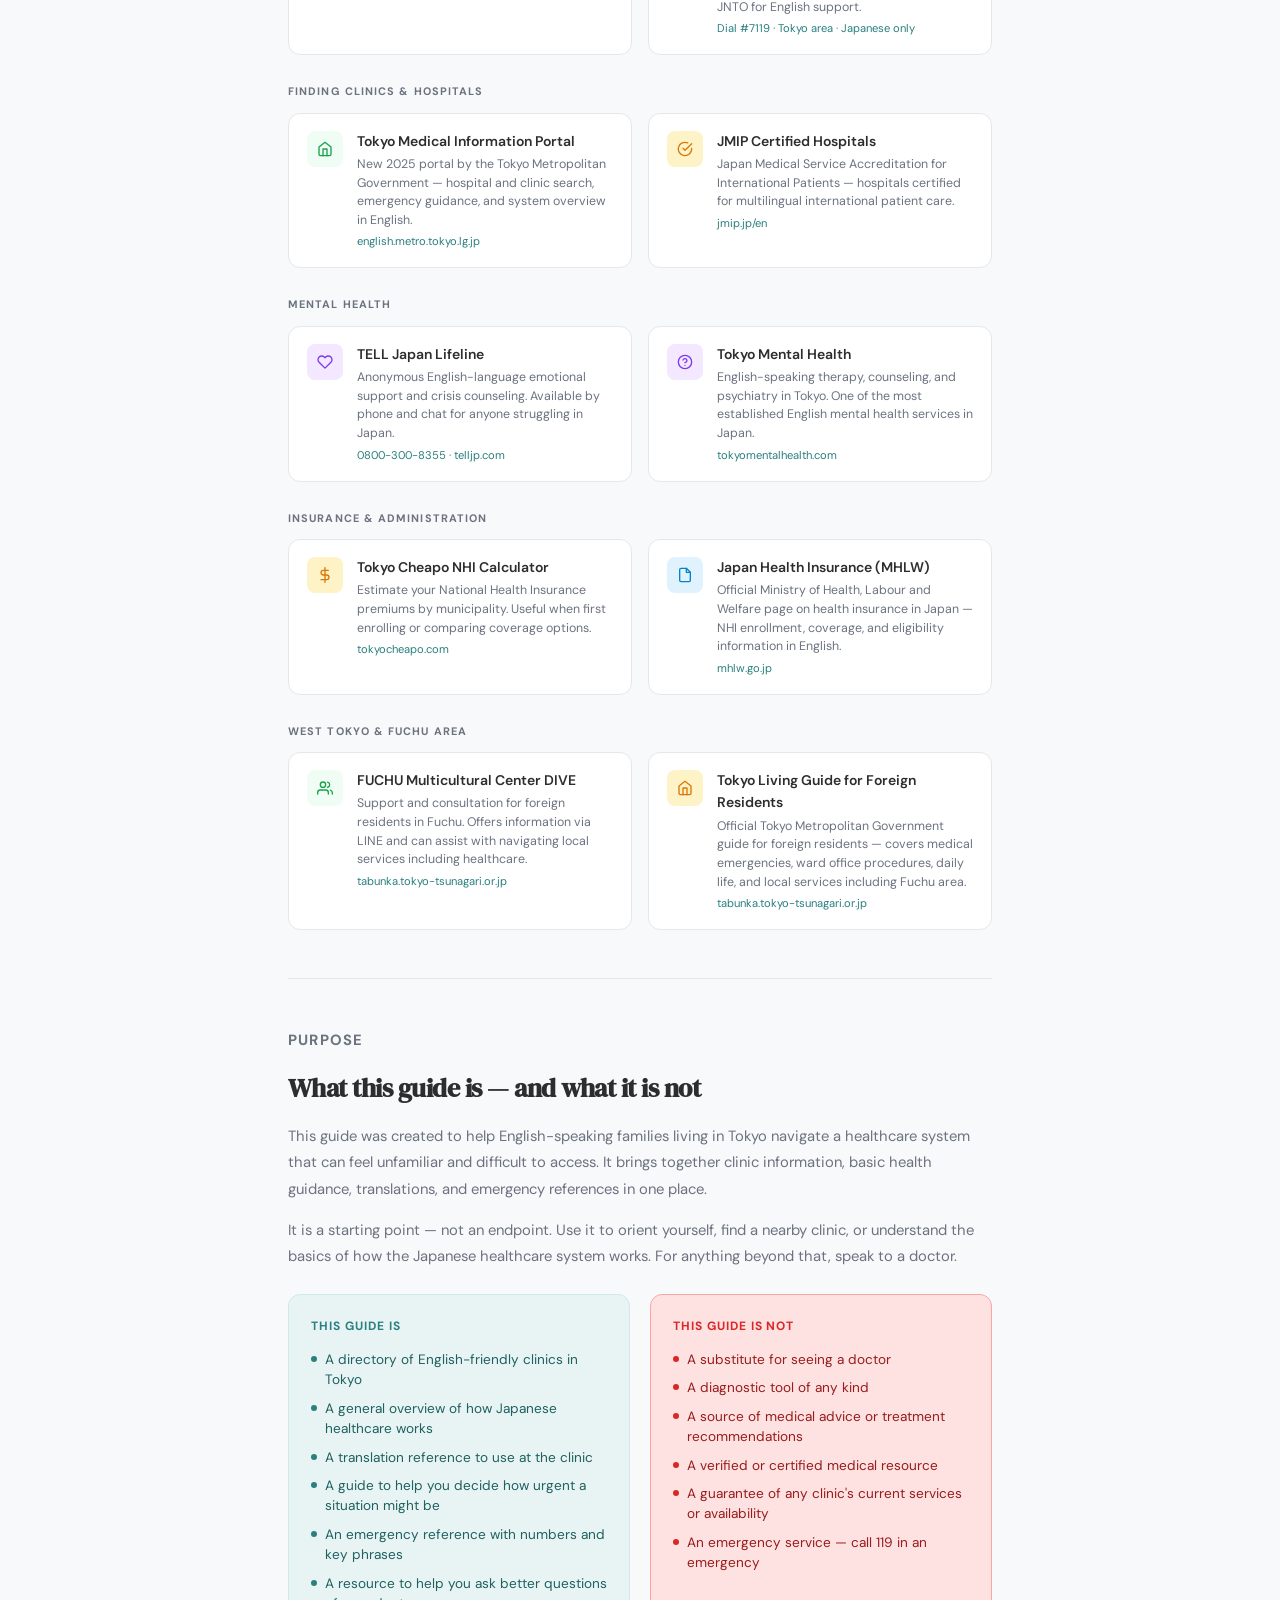
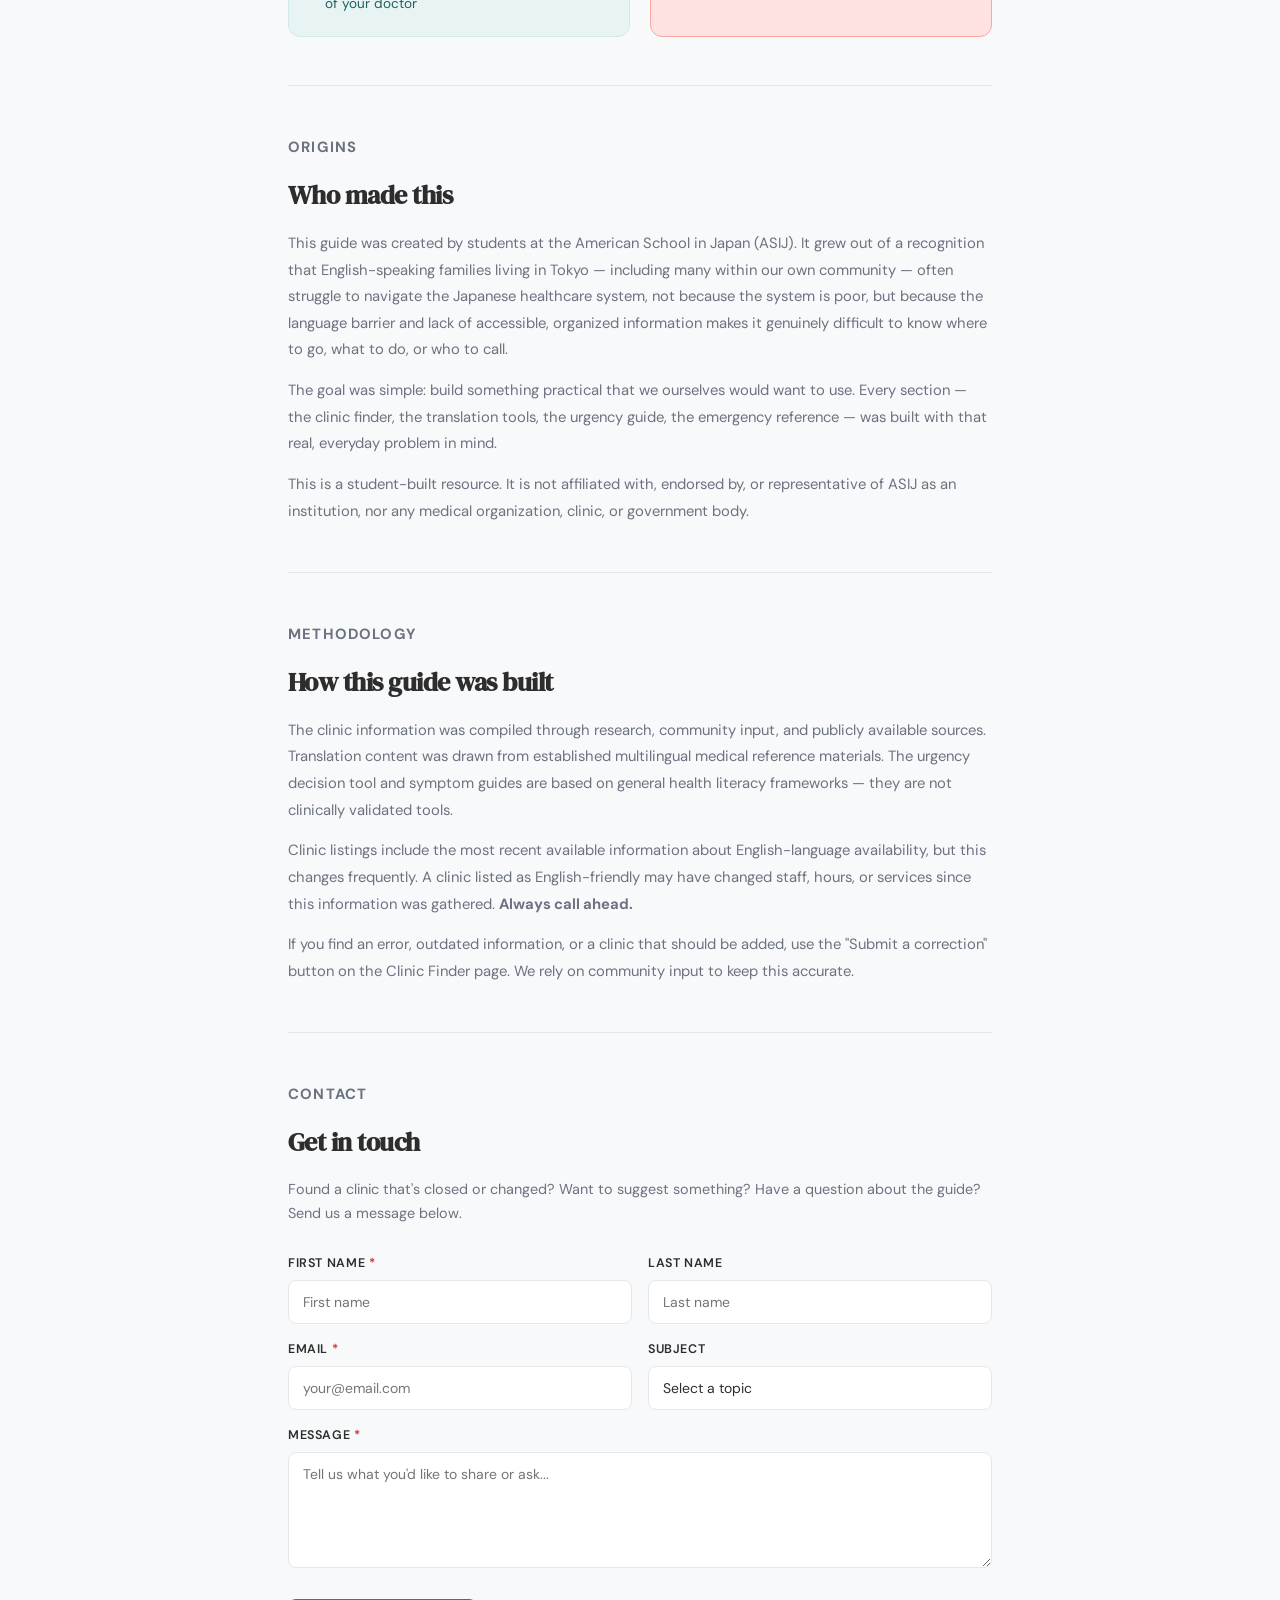
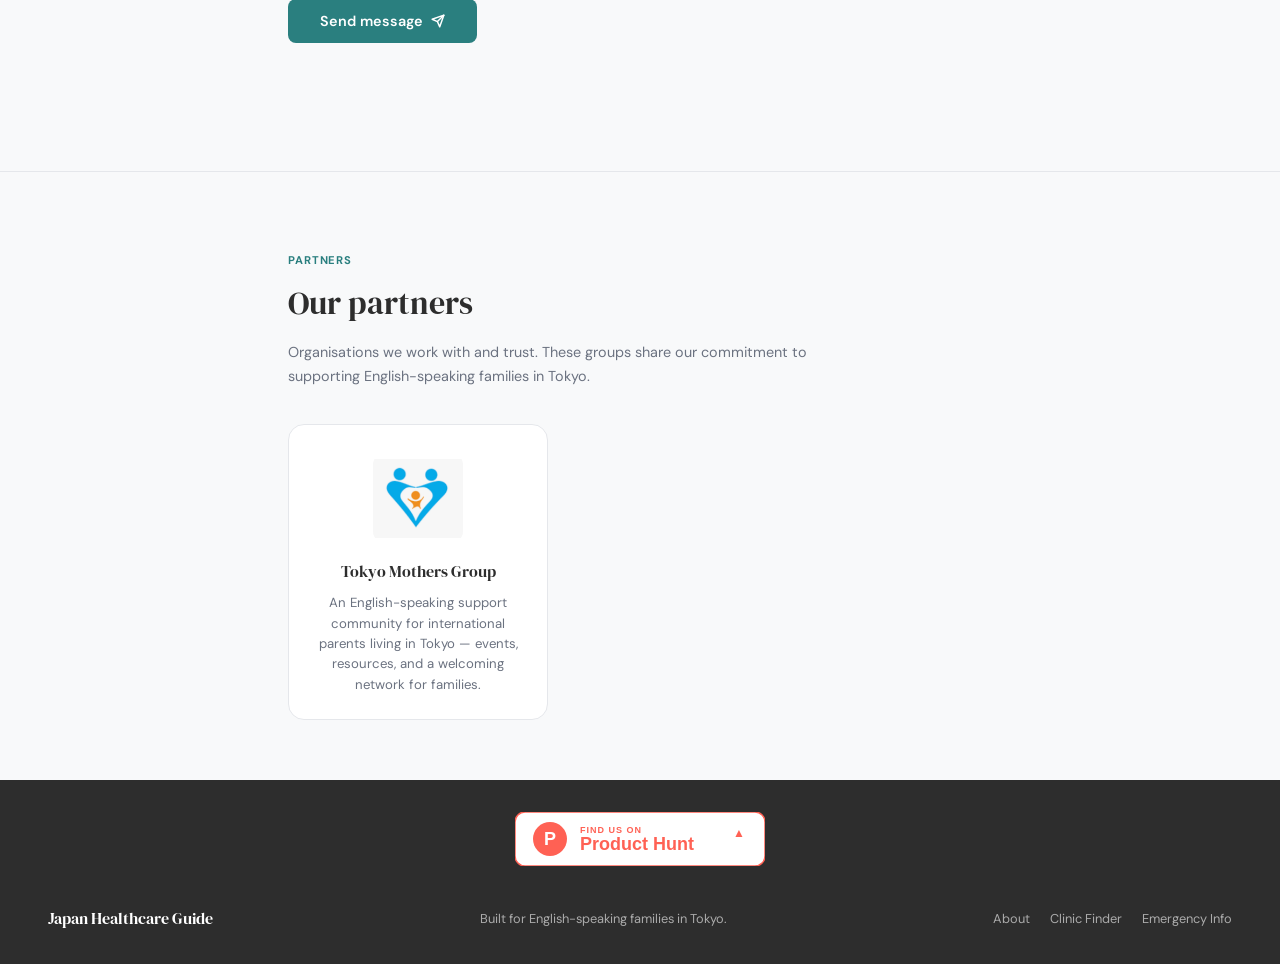
==== commit ac23ae8f: "fix: update TELL Lifeline number on helpful links Co-Authored-By: Claude Opus 5.5 <noreply@anthropic" ====
--- a/about/index.html
+++ b/about/index.html
@@ -8,594 +8,8 @@
 <link rel="apple-touch-icon" href="/apple-touch-icon.png"/>
   <title>About — Japan Healthcare Guide</title>
   <link href="https://fonts.googleapis.com/css2?family=DM+Sans:wght@300;400;500;600&family=DM+Serif+Display&display=swap" rel="stylesheet"/>
-  <style>
-    *, *::before, *::after { box-sizing: border-box; margin: 0; padding: 0; }
-
-    :root {
-      --teal:        #2A7F7F;
-      --teal-dark:   #1f6060;
-      --teal-light:  #e8f4f4;
-      --amber:       #E8A838;
-      --amber-light: #fdf3e0;
-      --white:       #F8F9FA;
-      --charcoal:    #2D2D2D;
-      --gray:        #6B7280;
-      --gray-light:  #e5e7eb;
-      --border:      #d1e8e8;
-      --red:         #dc2626;
-      --red-light:   #fee2e2;
-    }
-
-    html { scroll-behavior: smooth; }
-    body { font-family: 'DM Sans', sans-serif; background: var(--white); color: var(--charcoal); line-height: 1.6; }
-
-    /* NAV */
-    nav {
-      position: sticky; top: 0; z-index: 100; background: #fff;
-      border-bottom: 1px solid var(--border);
-      display: flex; align-items: center; justify-content: space-between;
-      padding: 0 48px; height: 64px;
-    }
-    .nav-logo { font-family: 'DM Serif Display', serif; font-size: 1.15rem; color: var(--teal); text-decoration: none; letter-spacing: -0.01em; white-space: nowrap; }
-    .nav-links { display: flex; gap: 4px; list-style: none; }
-    .nav-links a { text-decoration: none; color: var(--gray); font-size: 0.875rem; font-weight: 500; padding: 6px 14px; border-radius: 6px; transition: background 0.15s, color 0.15s; white-space: nowrap; }
-    .nav-links a:hover { background: var(--teal-light); color: var(--teal); }
-    .nav-links a.active { background: var(--teal-light); color: var(--teal); }
-    .nav-cta { background: var(--red) !important; color: #fff !important; border-radius: 8px !important; padding: 8px 18px !important; }
-
-    /* PAGE HEADER */
-    .page-header-wrap { background: linear-gradient(135deg, #f0fafa 0%, #fdf8f0 100%); border-bottom: 1px solid var(--border); }
-    .page-header { max-width: 1200px; margin: 0 auto; padding: 56px 48px 48px; }
-    .page-tag { display: inline-block; background: var(--teal-light); color: var(--teal); font-size: 0.7rem; font-weight: 600; letter-spacing: 0.08em; text-transform: uppercase; padding: 4px 12px; border-radius: 100px; margin-bottom: 16px; }
-    .page-header h1 { font-family: 'DM Serif Display', serif; font-size: 2.5rem; line-height: 1.15; color: var(--charcoal); letter-spacing: -0.02em; margin-bottom: 12px; }
-    .page-header p { font-size: 1rem; color: var(--gray); line-height: 1.7; max-width: 580px; }
-
-    /* CONTENT */
-    .content { max-width: 800px; margin: 0 auto; padding: 48px 48px 80px; }
-
-    /* ── SUB NAV ── */
-    .sub-nav {
-      position: sticky;
-      top: 62px;
-      background: #fff;
-      border-bottom: 1px solid var(--gray-light);
-      z-index: 100;
-    }
-
-    .sub-nav-inner {
-      max-width: 1200px;
-      margin: 0 auto;
-      padding: 0 48px;
-      display: flex;
-      gap: 0;
-      overflow-x: auto;
-    }
-
-    .sub-nav a {
-      text-decoration: none;
-      color: var(--gray);
-      font-size: 0.875rem;
-      font-weight: 500;
-      padding: 16px 20px;
-      border-bottom: 2px solid transparent;
-      white-space: nowrap;
-      transition: color 0.15s, border-color 0.15s;
-    }
-
-    .sub-nav a:hover { color: var(--teal); }
-    .sub-nav a.active { color: var(--teal); border-bottom-color: var(--teal); }
-
-    /* ── HELPFUL LINKS ── */
-    .links-grid {
-      display: grid;
-      grid-template-columns: 1fr 1fr;
-      gap: 16px;
-      margin-top: 4px;
-    }
-
-    .link-card {
-      display: flex;
-      align-items: flex-start;
-      gap: 14px;
-      background: #fff;
-      border: 1px solid var(--gray-light);
-      border-radius: 12px;
-      padding: 16px 18px;
-      text-decoration: none;
-      transition: border-color 0.15s, box-shadow 0.15s;
-    }
-
-    .link-card:hover { border-color: var(--teal); box-shadow: 0 2px 12px rgba(0,0,0,0.07); }
-
-    .link-card-icon {
-      width: 36px;
-      height: 36px;
-      border-radius: 8px;
-      display: flex;
-      align-items: center;
-      justify-content: center;
-      flex-shrink: 0;
-      margin-top: 1px;
-    }
-
-    .link-card-name {
-      font-size: 0.875rem;
-      font-weight: 600;
-      color: var(--charcoal);
-      margin-bottom: 3px;
-    }
-
-    .link-card-desc {
-      font-size: 0.775rem;
-      color: var(--gray);
-      line-height: 1.5;
-    }
-
-    .link-card-url {
-      font-size: 0.7rem;
-      color: var(--teal);
-      margin-top: 4px;
-      display: block;
-    }
-
-    .links-category-label {
-      font-size: 0.68rem;
-      font-weight: 700;
-      letter-spacing: 0.1em;
-      text-transform: uppercase;
-      color: var(--gray);
-      margin-bottom: 12px;
-      margin-top: 28px;
-    }
-
-    @media (max-width: 700px) {
-      .links-grid { grid-template-columns: 1fr; }
-    }
-
-    /* DISCLAIMER BOX — most prominent element on page */
-    .disclaimer-box {
-      background: var(--red-light);
-      border: 2px solid #fca5a5;
-      border-radius: 16px;
-      padding: 32px 36px;
-      margin-bottom: 48px;
-    }
-
-    .disclaimer-box-header {
-      display: flex;
-      align-items: center;
-      gap: 12px;
-      margin-bottom: 16px;
-    }
-
-    .disclaimer-box-header h2 {
-      font-family: 'DM Serif Display', serif;
-      font-size: 1.4rem;
-      color: var(--red);
-      letter-spacing: -0.01em;
-    }
-
-    .disclaimer-box p {
-      font-size: 0.925rem;
-      color: #7f1d1d;
-      line-height: 1.8;
-      margin-bottom: 12px;
-    }
-
-    .disclaimer-box p:last-child { margin-bottom: 0; }
-
-    .disclaimer-box strong { color: #991b1b; }
-
-    /* SECTION BLOCKS */
-    .about-block {
-      margin-bottom: 48px;
-    }
-
-    .about-block-label {
-      font-size: 0.7rem;
-      font-weight: 700;
-      letter-spacing: 0.08em;
-      text-transform: uppercase;
-      color: var(--teal);
-      margin-bottom: 8px;
-    }
-
-    .about-block h2 {
-      font-family: 'DM Serif Display', serif;
-      font-size: 1.6rem;
-      color: var(--charcoal);
-      margin-bottom: 14px;
-      letter-spacing: -0.02em;
-    }
-
-    .about-block p {
-      font-size: 0.925rem;
-      color: var(--gray);
-      line-height: 1.8;
-      margin-bottom: 14px;
-    }
-
-    .about-block p:last-child { margin-bottom: 0; }
-
-    /* WHAT THIS IS / ISN'T */
-    .two-col {
-      display: grid;
-      grid-template-columns: 1fr 1fr;
-      gap: 20px;
-      margin-top: 24px;
-    }
-
-    .col-card {
-      border-radius: 12px;
-      padding: 22px;
-    }
-
-    .col-card.is { background: var(--teal-light); border: 1.5px solid var(--border); }
-    .col-card.isnot { background: var(--red-light); border: 1.5px solid #fca5a5; }
-
-    .col-card h4 {
-      font-size: 0.75rem;
-      font-weight: 700;
-      letter-spacing: 0.08em;
-      text-transform: uppercase;
-      margin-bottom: 14px;
-    }
-
-    .col-card.is h4 { color: var(--teal); }
-    .col-card.isnot h4 { color: var(--red); }
-
-    .col-list { list-style: none; display: flex; flex-direction: column; gap: 8px; }
-
-    .col-list li {
-      font-size: 0.85rem;
-      line-height: 1.5;
-      display: flex;
-      align-items: flex-start;
-      gap: 8px;
-    }
-
-    .col-card.is .col-list li { color: var(--teal-dark); }
-    .col-card.isnot .col-list li { color: #991b1b; }
-
-    .col-dot {
-      width: 6px;
-      height: 6px;
-      border-radius: 50%;
-      margin-top: 6px;
-      flex-shrink: 0;
-    }
-
-    .col-card.is .col-dot { background: var(--teal); }
-    .col-card.isnot .col-dot { background: var(--red); }
-
-    /* DIVIDER */
-    .block-divider {
-      border: none;
-      border-top: 1px solid var(--gray-light);
-      margin: 48px 0;
-    }
-
-    /* CONTACT */
-    .contact-box {
-      background: #fff;
-      border: 1px solid var(--gray-light);
-      border-radius: 14px;
-      padding: 28px 32px;
-      margin-top: 24px;
-    }
-
-    .contact-box p {
-      font-size: 0.875rem;
-      color: var(--gray);
-      line-height: 1.7;
-      margin-bottom: 16px;
-    }
-
-    .contact-box p:last-child { margin-bottom: 0; }
-
-    .contact-link {
-      color: var(--teal);
-      font-weight: 600;
-      text-decoration: none;
-    }
-
-    .contact-link:hover { text-decoration: underline; }
-
-    /* FOOTER */
-    footer { background: var(--charcoal); color: rgba(255,255,255,0.6); padding: 32px 48px; display: flex; align-items: center; justify-content: space-between; font-size: 0.8rem; flex-wrap: wrap; gap: 16px; }
-    footer a { color: rgba(255,255,255,0.6); text-decoration: none; }
-    footer a:hover { color: #fff; }
-    .footer-logo { font-family: 'DM Serif Display', serif; font-size: 1rem; color: #fff; }
-
-    /* RESPONSIVE */
-    
-    /* ── MOBILE NAV ── */
-    .hamburger {
-      display: none;
-      flex-direction: column;
-      gap: 5px;
-      cursor: pointer;
-      padding: 6px;
-      border: none;
-      background: transparent;
-      z-index: 200;
-    }
-
-    .hamburger span {
-      display: block;
-      width: 22px;
-      height: 2px;
-      background: var(--charcoal);
-      border-radius: 2px;
-      transition: all 0.25s ease;
-    }
-
-    .hamburger.open span:nth-child(1) { transform: translateY(7px) rotate(45deg); }
-    .hamburger.open span:nth-child(2) { opacity: 0; }
-    .hamburger.open span:nth-child(3) { transform: translateY(-7px) rotate(-45deg); }
-
-    .mobile-sidebar {
-      position: fixed;
-      top: 0;
-      right: -280px;
-      width: 260px;
-      height: 100vh;
-      background: #fff;
-      box-shadow: -4px 0 24px rgba(0,0,0,0.12);
-      z-index: 999;
-      transition: right 0.28s ease;
-      display: flex;
-      flex-direction: column;
-      padding: 0;
-    }
-
-    .mobile-sidebar.open { right: 0; }
-
-    .mobile-sidebar-header {
-      display: flex;
-      align-items: center;
-      justify-content: space-between;
-      padding: 20px 20px 16px;
-      border-bottom: 1px solid var(--gray-light);
-    }
-
-    .mobile-sidebar-logo {
-      font-family: 'DM Serif Display', serif;
-      font-size: 1rem;
-      color: var(--teal);
-      text-decoration: none;
-    }
-
-    .mobile-sidebar-close {
-      width: 32px;
-      height: 32px;
-      border-radius: 50%;
-      background: var(--gray-light);
-      border: none;
-      cursor: pointer;
-      display: flex;
-      align-items: center;
-      justify-content: center;
-      transition: background 0.15s;
-    }
-
-    .mobile-sidebar-close:hover { background: #d1d5db; }
-
-    .mobile-sidebar-links {
-      display: flex;
-      flex-direction: column;
-      padding: 12px 12px;
-      flex: 1;
-      overflow-y: auto;
-      gap: 2px;
-    }
-
-    .mobile-sidebar-links a {
-      text-decoration: none;
-      color: var(--charcoal);
-      font-size: 0.95rem;
-      font-weight: 500;
-      padding: 12px 14px;
-      border-radius: 8px;
-      transition: background 0.15s, color 0.15s;
-    }
-
-    .mobile-sidebar-links a:hover { background: var(--teal-light); color: var(--teal); }
-    .mobile-sidebar-links a.active { background: var(--teal-light); color: var(--teal); font-weight: 600; }
-
-    .mobile-sidebar-links .sidebar-cta {
-      background: var(--red) !important;
-      color: #fff !important;
-      margin-top: 8px;
-      text-align: center;
-    }
-
-    .mobile-overlay {
-      position: fixed;
-      inset: 0;
-      background: rgba(0,0,0,0.4);
-      z-index: 998;
-      display: none;
-      backdrop-filter: blur(1px);
-    }
-
-    .mobile-overlay.open { display: block; }
-
-    @media (max-width: 900px) {
-      .nav-links { display: none; }
-      .hamburger { display: flex; }
-    }
-
-    @media (max-width: 900px) {
-      nav { padding: 0 24px; }
-      .nav-links { display: none; }
-      .page-header { padding: 40px 24px 32px; }
-      .content { padding: 48px 24px 60px; }
-      .two-col { grid-template-columns: 1fr; }
-      .disclaimer-box { padding: 24px; }
-      footer { padding: 24px; flex-direction: column; text-align: center; }
-    }
-  
-  /* =====================================================
-     MOBILE-ONLY FIXES  (max-width: 900px)
-     Zero effect on desktop — all rules inside media query
-     ===================================================== */
-  @media (max-width: 900px) {
-
-    /* 1. Emergency Info button in mobile nav hamburger sidebar */
-    .mobile-sidebar-links .sidebar-cta {
-      display: block !important;
-      background: var(--red, #dc2626) !important;
-      color: #fff !important;
-      border-radius: 8px !important;
-      padding: 12px 16px !important;
-      margin-top: 12px !important;
-      text-align: center !important;
-      font-weight: 600 !important;
-    }
-
-    /* 2. Footer — full width, stacked, no side padding bleed */
-    footer {
-      width: 100%;
-      box-sizing: border-box;
-      padding: 24px 20px !important;
-      flex-direction: column !important;
-      align-items: flex-start !important;
-      gap: 12px !important;
-    }
-
-    /* 3. Submit-a-correction bar — full width, no overflow */
-    .correction-bar {
-      width: 100%;
-      box-sizing: border-box;
-      padding: 16px 20px !important;
-    }
-    .correction-bar-inner {
-      flex-direction: column !important;
-      align-items: flex-start !important;
-      gap: 10px !important;
-    }
-    .btn-correction {
-      width: 100% !important;
-      text-align: center !important;
-    }
-
-    /* 4. Submit-a-correction MODAL — constrained, scrollable, not full-screen */
-    .modal-overlay {
-      padding: 16px !important;
-      align-items: flex-end !important;
-    }
-    .modal {
-      width: 100% !important;
-      max-width: 100% !important;
-      max-height: 88vh !important;
-      overflow-y: auto !important;
-      -webkit-overflow-scrolling: touch !important;
-      border-radius: 20px 20px 0 0 !important;
-      padding: 24px 20px !important;
-    }
-
-  }
-  
-    /* ── PARTNERS SECTION ── */
-    .partners-section {
-      background: var(--white);
-      border-top: 1px solid var(--gray-light);
-      padding: 80px 0 60px;
-    }
-    .partners-inner {
-      max-width: 800px;
-      margin: 0 auto;
-      padding: 0 48px;
-    }
-    .partners-carousel-wrap {
-      position: relative;
-      overflow: hidden;
-    }
-    .partners-track {
-      display: flex;
-      gap: 24px;
-      transition: transform 0.35s ease;
-    }
-    .partner-card {
-      flex: 0 0 260px;
-      background: #fff;
-      border: 1.5px solid var(--gray-light);
-      border-radius: 16px;
-      padding: 28px 24px 24px;
-      display: flex;
-      flex-direction: column;
-      align-items: center;
-      text-align: center;
-      cursor: pointer;
-      transition: box-shadow 0.2s, border-color 0.2s;
-      text-decoration: none;
-    }
-    .partner-card:hover {
-      box-shadow: 0 4px 20px rgba(0,0,0,0.1);
-      border-color: var(--teal);
-    }
-    .partner-logo {
-      width: 90px;
-      height: 90px;
-      object-fit: contain;
-      border-radius: 12px;
-      margin-bottom: 16px;
-    }
-    .partner-name {
-      font-family: 'DM Serif Display', serif;
-      font-size: 1rem;
-      color: var(--charcoal);
-      margin-bottom: 8px;
-      font-weight: 400;
-    }
-    .partner-desc {
-      font-size: 0.825rem;
-      color: var(--gray);
-      line-height: 1.55;
-    }
-    .partners-nav {
-      display: flex;
-      align-items: center;
-      justify-content: center;
-      gap: 12px;
-      margin-top: 24px;
-    }
-    .partners-arrow {
-      width: 36px;
-      height: 36px;
-      border-radius: 50%;
-      border: 1.5px solid var(--gray-light);
-      background: #fff;
-      cursor: pointer;
-      display: flex;
-      align-items: center;
-      justify-content: center;
-      color: var(--charcoal);
-      transition: border-color 0.15s, color 0.15s;
-    }
-    .partners-arrow:hover { border-color: var(--teal); color: var(--teal); }
-    .partners-arrow:disabled { opacity: 0.3; cursor: default; }
-    .partners-dots {
-      display: flex;
-      gap: 6px;
-    }
-    .partners-dot {
-      width: 7px;
-      height: 7px;
-      border-radius: 50%;
-      background: var(--gray-light);
-      transition: background 0.2s;
-      cursor: pointer;
-    }
-    .partners-dot.active { background: var(--teal); }
-    @media (max-width: 900px) {
-      .partners-inner { padding: 0 20px; }
-      .partners-section { padding: 48px 0 40px; }
-      .partner-card { flex: 0 0 220px; }
-    }
-
-  </style>
+  <link rel="stylesheet" href="/assets/css/tokens.css">
+  <link rel="stylesheet" href="/assets/css/pages/about.css">
 </head>
 <body>
 
@@ -759,7 +173,7 @@
         <div>
           <div class="link-card-name">TELL Japan Lifeline</div>
           <div class="link-card-desc">Anonymous English-language emotional support and crisis counseling. Available by phone and chat for anyone struggling in Japan.</div>
-          <span class="link-card-url">03-5774-0992 · telljp.com</span>
+          <span class="link-card-url">0800-300-8355 · telljp.com</span>
         </div>
       </a>
 
@@ -969,7 +383,7 @@
         <!-- Partner 1: Tokyo Mothers Group -->
         <a href="https://www.tokyomothersgroup.com/" target="_blank" rel="noopener noreferrer" class="partner-card">
           <img
-            src="[data-uri]"
+            src="/assets/img/tokyo-mothers-group-logo.png"
             alt="Tokyo Mothers Group logo"
             class="partner-logo"
           />
@@ -1027,116 +441,6 @@
   </div>
 </footer>
 
-<script>
-  // Sub nav scroll tracking
-  const aboutSections = ['links', 'purpose', 'origins', 'methodology', 'contact', 'partners'];
-  const subLinks = document.querySelectorAll('.sub-nav a');
-
-  window.addEventListener('scroll', () => {
-    const offset = 120;
-    let current = aboutSections[0];
-    aboutSections.forEach(id => {
-      const el = document.getElementById(id);
-      if (el && window.scrollY >= el.offsetTop - offset) current = id;
-    });
-    subLinks.forEach(a => {
-      a.classList.toggle('active', a.getAttribute('href') === '#' + current);
-    });
-  });
-
-  subLinks.forEach(link => {
-    link.addEventListener('click', function(e) {
-      e.preventDefault();
-      const target = document.querySelector(this.getAttribute('href'));
-      if (target) window.scrollTo({ top: target.offsetTop - 100, behavior: 'smooth' });
-    });
-  });
-
-  function toggleSidebar() {
-    const sidebar = document.getElementById('mobileSidebar');
-    const overlay = document.getElementById('mobileOverlay');
-    const btn = document.getElementById('hamburgerBtn');
-    sidebar.classList.toggle('open');
-    overlay.classList.toggle('open');
-    btn.classList.toggle('open');
-    document.body.style.overflow = sidebar.classList.contains('open') ? 'hidden' : '';
-  }
-
-  function closeSidebar() {
-    document.getElementById('mobileSidebar').classList.remove('open');
-    document.getElementById('mobileOverlay').classList.remove('open');
-    document.getElementById('hamburgerBtn').classList.remove('open');
-    document.body.style.overflow = '';
-  }
-  // Contact form AJAX submission
-  const contactForm = document.getElementById('contactForm');
-  if (contactForm) {
-    contactForm.addEventListener('submit', async function(e) {
-      e.preventDefault();
-      const btn = contactForm.querySelector('button[type="submit"]');
-      btn.textContent = 'Sending...';
-      btn.disabled = true;
-      try {
-        const res = await fetch(contactForm.action, {
-          method: 'POST',
-          body: new FormData(contactForm),
-          headers: { 'Accept': 'application/json' }
-        });
-        if (res.ok) {
-          contactForm.reset();
-          document.getElementById('contactSuccess').style.display = 'block';
-          btn.style.display = 'none';
-        } else {
-          btn.textContent = 'Send message';
-          btn.disabled = false;
-          alert('Something went wrong — please try again.');
-        }
-      } catch {
-        btn.textContent = 'Send message';
-        btn.disabled = false;
-      }
-    });
-  }
-
-
-  // ── PARTNERS CAROUSEL ──
-  (function(){
-    const track = document.getElementById('partnersTrack');
-    const nav   = document.getElementById('partnersNav');
-    const dotsEl= document.getElementById('partnersDots');
-    if(!track) return;
-
-    const cards = track.querySelectorAll('.partner-card');
-    let current = 0;
-
-    // Only show nav if more than 1 card
-    if(cards.length <= 1) return;
-    nav.style.display = 'flex';
-
-    // Build dots
-    cards.forEach((_, i) => {
-      const dot = document.createElement('button');
-      dot.className = 'partners-dot' + (i === 0 ? ' active' : '');
-      dot.setAttribute('aria-label', 'Go to partner ' + (i+1));
-      dot.onclick = () => goTo(i);
-      dotsEl.appendChild(dot);
-    });
-
-    function goTo(n) {
-      current = Math.max(0, Math.min(n, cards.length - 1));
-      const cardW = cards[0].offsetWidth + 24; // width + gap
-      track.style.transform = 'translateX(-' + (current * cardW) + 'px)';
-      dotsEl.querySelectorAll('.partners-dot').forEach((d, i) => {
-        d.classList.toggle('active', i === current);
-      });
-      document.getElementById('partnersPrev').disabled = current === 0;
-      document.getElementById('partnersNext').disabled = current === cards.length - 1;
-    }
-
-    window.partnersSlide = function(dir){ goTo(current + dir); };
-    goTo(0);
-  })();
-
-</script>
+<script src="/assets/js/pages/about.js"></script>
 </body>
 </html>
--- a/assets/css/tokens.css
+++ b/assets/css/tokens.css
@@ -0,0 +1,12 @@
+/* Design tokens shared by every page. Page-specific tokens live in assets/css/pages/. */
+:root {
+  --teal: #2A7F7F;
+  --teal-dark: #1f6060;
+  --teal-light: #e8f4f4;
+  --amber: #E8A838;
+  --amber-light: #fdf3e0;
+  --charcoal: #2D2D2D;
+  --gray: #6B7280;
+  --gray-light: #e5e7eb;
+  --border: #d1e8e8;
+}
--- a/assets/css/pages/about.css
+++ b/assets/css/pages/about.css
@@ -0,0 +1,576 @@
+    *, *::before, *::after { box-sizing: border-box; margin: 0; padding: 0; }
+
+    :root {
+      --white: #F8F9FA;
+      --red: #dc2626;
+      --red-light: #fee2e2;
+    }
+
+    html { scroll-behavior: smooth; }
+    body { font-family: 'DM Sans', sans-serif; background: var(--white); color: var(--charcoal); line-height: 1.6; }
+
+    /* NAV */
+    nav {
+      position: sticky; top: 0; z-index: 100; background: #fff;
+      border-bottom: 1px solid var(--border);
+      display: flex; align-items: center; justify-content: space-between;
+      padding: 0 48px; height: 64px;
+    }
+    .nav-logo { font-family: 'DM Serif Display', serif; font-size: 1.15rem; color: var(--teal); text-decoration: none; letter-spacing: -0.01em; white-space: nowrap; }
+    .nav-links { display: flex; gap: 4px; list-style: none; }
+    .nav-links a { text-decoration: none; color: var(--gray); font-size: 0.875rem; font-weight: 500; padding: 6px 14px; border-radius: 6px; transition: background 0.15s, color 0.15s; white-space: nowrap; }
+    .nav-links a:hover { background: var(--teal-light); color: var(--teal); }
+    .nav-links a.active { background: var(--teal-light); color: var(--teal); }
+    .nav-cta { background: var(--red) !important; color: #fff !important; border-radius: 8px !important; padding: 8px 18px !important; }
+
+    /* PAGE HEADER */
+    .page-header-wrap { background: linear-gradient(135deg, #f0fafa 0%, #fdf8f0 100%); border-bottom: 1px solid var(--border); }
+    .page-header { max-width: 1200px; margin: 0 auto; padding: 56px 48px 48px; }
+    .page-tag { display: inline-block; background: var(--teal-light); color: var(--teal); font-size: 0.7rem; font-weight: 600; letter-spacing: 0.08em; text-transform: uppercase; padding: 4px 12px; border-radius: 100px; margin-bottom: 16px; }
+    .page-header h1 { font-family: 'DM Serif Display', serif; font-size: 2.5rem; line-height: 1.15; color: var(--charcoal); letter-spacing: -0.02em; margin-bottom: 12px; }
+    .page-header p { font-size: 1rem; color: var(--gray); line-height: 1.7; max-width: 580px; }
+
+    /* CONTENT */
+    .content { max-width: 800px; margin: 0 auto; padding: 48px 48px 80px; }
+
+    /* ── SUB NAV ── */
+    .sub-nav {
+      position: sticky;
+      top: 62px;
+      background: #fff;
+      border-bottom: 1px solid var(--gray-light);
+      z-index: 100;
+    }
+
+    .sub-nav-inner {
+      max-width: 1200px;
+      margin: 0 auto;
+      padding: 0 48px;
+      display: flex;
+      gap: 0;
+      overflow-x: auto;
+    }
+
+    .sub-nav a {
+      text-decoration: none;
+      color: var(--gray);
+      font-size: 0.875rem;
+      font-weight: 500;
+      padding: 16px 20px;
+      border-bottom: 2px solid transparent;
+      white-space: nowrap;
+      transition: color 0.15s, border-color 0.15s;
+    }
+
+    .sub-nav a:hover { color: var(--teal); }
+    .sub-nav a.active { color: var(--teal); border-bottom-color: var(--teal); }
+
+    /* ── HELPFUL LINKS ── */
+    .links-grid {
+      display: grid;
+      grid-template-columns: 1fr 1fr;
+      gap: 16px;
+      margin-top: 4px;
+    }
+
+    .link-card {
+      display: flex;
+      align-items: flex-start;
+      gap: 14px;
+      background: #fff;
+      border: 1px solid var(--gray-light);
+      border-radius: 12px;
+      padding: 16px 18px;
+      text-decoration: none;
+      transition: border-color 0.15s, box-shadow 0.15s;
+    }
+
+    .link-card:hover { border-color: var(--teal); box-shadow: 0 2px 12px rgba(0,0,0,0.07); }
+
+    .link-card-icon {
+      width: 36px;
+      height: 36px;
+      border-radius: 8px;
+      display: flex;
+      align-items: center;
+      justify-content: center;
+      flex-shrink: 0;
+      margin-top: 1px;
+    }
+
+    .link-card-name {
+      font-size: 0.875rem;
+      font-weight: 600;
+      color: var(--charcoal);
+      margin-bottom: 3px;
+    }
+
+    .link-card-desc {
+      font-size: 0.775rem;
+      color: var(--gray);
+      line-height: 1.5;
+    }
+
+    .link-card-url {
+      font-size: 0.7rem;
+      color: var(--teal);
+      margin-top: 4px;
+      display: block;
+    }
+
+    .links-category-label {
+      font-size: 0.68rem;
+      font-weight: 700;
+      letter-spacing: 0.1em;
+      text-transform: uppercase;
+      color: var(--gray);
+      margin-bottom: 12px;
+      margin-top: 28px;
+    }
+
+    @media (max-width: 700px) {
+      .links-grid { grid-template-columns: 1fr; }
+    }
+
+    /* DISCLAIMER BOX — most prominent element on page */
+    .disclaimer-box {
+      background: var(--red-light);
+      border: 2px solid #fca5a5;
+      border-radius: 16px;
+      padding: 32px 36px;
+      margin-bottom: 48px;
+    }
+
+    .disclaimer-box-header {
+      display: flex;
+      align-items: center;
+      gap: 12px;
+      margin-bottom: 16px;
+    }
+
+    .disclaimer-box-header h2 {
+      font-family: 'DM Serif Display', serif;
+      font-size: 1.4rem;
+      color: var(--red);
+      letter-spacing: -0.01em;
+    }
+
+    .disclaimer-box p {
+      font-size: 0.925rem;
+      color: #7f1d1d;
+      line-height: 1.8;
+      margin-bottom: 12px;
+    }
+
+    .disclaimer-box p:last-child { margin-bottom: 0; }
+
+    .disclaimer-box strong { color: #991b1b; }
+
+    /* SECTION BLOCKS */
+    .about-block {
+      margin-bottom: 48px;
+    }
+
+    .about-block-label {
+      font-size: 0.7rem;
+      font-weight: 700;
+      letter-spacing: 0.08em;
+      text-transform: uppercase;
+      color: var(--teal);
+      margin-bottom: 8px;
+    }
+
+    .about-block h2 {
+      font-family: 'DM Serif Display', serif;
+      font-size: 1.6rem;
+      color: var(--charcoal);
+      margin-bottom: 14px;
+      letter-spacing: -0.02em;
+    }
+
+    .about-block p {
+      font-size: 0.925rem;
+      color: var(--gray);
+      line-height: 1.8;
+      margin-bottom: 14px;
+    }
+
+    .about-block p:last-child { margin-bottom: 0; }
+
+    /* WHAT THIS IS / ISN'T */
+    .two-col {
+      display: grid;
+      grid-template-columns: 1fr 1fr;
+      gap: 20px;
+      margin-top: 24px;
+    }
+
+    .col-card {
+      border-radius: 12px;
+      padding: 22px;
+    }
+
+    .col-card.is { background: var(--teal-light); border: 1.5px solid var(--border); }
+    .col-card.isnot { background: var(--red-light); border: 1.5px solid #fca5a5; }
+
+    .col-card h4 {
+      font-size: 0.75rem;
+      font-weight: 700;
+      letter-spacing: 0.08em;
+      text-transform: uppercase;
+      margin-bottom: 14px;
+    }
+
+    .col-card.is h4 { color: var(--teal); }
+    .col-card.isnot h4 { color: var(--red); }
+
+    .col-list { list-style: none; display: flex; flex-direction: column; gap: 8px; }
+
+    .col-list li {
+      font-size: 0.85rem;
+      line-height: 1.5;
+      display: flex;
+      align-items: flex-start;
+      gap: 8px;
+    }
+
+    .col-card.is .col-list li { color: var(--teal-dark); }
+    .col-card.isnot .col-list li { color: #991b1b; }
+
+    .col-dot {
+      width: 6px;
+      height: 6px;
+      border-radius: 50%;
+      margin-top: 6px;
+      flex-shrink: 0;
+    }
+
+    .col-card.is .col-dot { background: var(--teal); }
+    .col-card.isnot .col-dot { background: var(--red); }
+
+    /* DIVIDER */
+    .block-divider {
+      border: none;
+      border-top: 1px solid var(--gray-light);
+      margin: 48px 0;
+    }
+
+    /* CONTACT */
+    .contact-box {
+      background: #fff;
+      border: 1px solid var(--gray-light);
+      border-radius: 14px;
+      padding: 28px 32px;
+      margin-top: 24px;
+    }
+
+    .contact-box p {
+      font-size: 0.875rem;
+      color: var(--gray);
+      line-height: 1.7;
+      margin-bottom: 16px;
+    }
+
+    .contact-box p:last-child { margin-bottom: 0; }
+
+    .contact-link {
+      color: var(--teal);
+      font-weight: 600;
+      text-decoration: none;
+    }
+
+    .contact-link:hover { text-decoration: underline; }
+
+    /* FOOTER */
+    footer { background: var(--charcoal); color: rgba(255,255,255,0.6); padding: 32px 48px; display: flex; align-items: center; justify-content: space-between; font-size: 0.8rem; flex-wrap: wrap; gap: 16px; }
+    footer a { color: rgba(255,255,255,0.6); text-decoration: none; }
+    footer a:hover { color: #fff; }
+    .footer-logo { font-family: 'DM Serif Display', serif; font-size: 1rem; color: #fff; }
+
+    /* RESPONSIVE */
+    
+    /* ── MOBILE NAV ── */
+    .hamburger {
+      display: none;
+      flex-direction: column;
+      gap: 5px;
+      cursor: pointer;
+      padding: 6px;
+      border: none;
+      background: transparent;
+      z-index: 200;
+    }
+
+    .hamburger span {
+      display: block;
+      width: 22px;
+      height: 2px;
+      background: var(--charcoal);
+      border-radius: 2px;
+      transition: all 0.25s ease;
+    }
+
+    .hamburger.open span:nth-child(1) { transform: translateY(7px) rotate(45deg); }
+    .hamburger.open span:nth-child(2) { opacity: 0; }
+    .hamburger.open span:nth-child(3) { transform: translateY(-7px) rotate(-45deg); }
+
+    .mobile-sidebar {
+      position: fixed;
+      top: 0;
+      right: -280px;
+      width: 260px;
+      height: 100vh;
+      background: #fff;
+      box-shadow: -4px 0 24px rgba(0,0,0,0.12);
+      z-index: 999;
+      transition: right 0.28s ease;
+      display: flex;
+      flex-direction: column;
+      padding: 0;
+    }
+
+    .mobile-sidebar.open { right: 0; }
+
+    .mobile-sidebar-header {
+      display: flex;
+      align-items: center;
+      justify-content: space-between;
+      padding: 20px 20px 16px;
+      border-bottom: 1px solid var(--gray-light);
+    }
+
+    .mobile-sidebar-logo {
+      font-family: 'DM Serif Display', serif;
+      font-size: 1rem;
+      color: var(--teal);
+      text-decoration: none;
+    }
+
+    .mobile-sidebar-close {
+      width: 32px;
+      height: 32px;
+      border-radius: 50%;
+      background: var(--gray-light);
+      border: none;
+      cursor: pointer;
+      display: flex;
+      align-items: center;
+      justify-content: center;
+      transition: background 0.15s;
+    }
+
+    .mobile-sidebar-close:hover { background: #d1d5db; }
+
+    .mobile-sidebar-links {
+      display: flex;
+      flex-direction: column;
+      padding: 12px 12px;
+      flex: 1;
+      overflow-y: auto;
+      gap: 2px;
+    }
+
+    .mobile-sidebar-links a {
+      text-decoration: none;
+      color: var(--charcoal);
+      font-size: 0.95rem;
+      font-weight: 500;
+      padding: 12px 14px;
+      border-radius: 8px;
+      transition: background 0.15s, color 0.15s;
+    }
+
+    .mobile-sidebar-links a:hover { background: var(--teal-light); color: var(--teal); }
+    .mobile-sidebar-links a.active { background: var(--teal-light); color: var(--teal); font-weight: 600; }
+
+    .mobile-sidebar-links .sidebar-cta {
+      background: var(--red) !important;
+      color: #fff !important;
+      margin-top: 8px;
+      text-align: center;
+    }
+
+    .mobile-overlay {
+      position: fixed;
+      inset: 0;
+      background: rgba(0,0,0,0.4);
+      z-index: 998;
+      display: none;
+      backdrop-filter: blur(1px);
+    }
+
+    .mobile-overlay.open { display: block; }
+
+    @media (max-width: 900px) {
+      .nav-links { display: none; }
+      .hamburger { display: flex; }
+    }
+
+    @media (max-width: 900px) {
+      nav { padding: 0 24px; }
+      .nav-links { display: none; }
+      .page-header { padding: 40px 24px 32px; }
+      .content { padding: 48px 24px 60px; }
+      .two-col { grid-template-columns: 1fr; }
+      .disclaimer-box { padding: 24px; }
+      footer { padding: 24px; flex-direction: column; text-align: center; }
+    }
+  
+  /* =====================================================
+     MOBILE-ONLY FIXES  (max-width: 900px)
+     Zero effect on desktop — all rules inside media query
+     ===================================================== */
+  @media (max-width: 900px) {
+
+    /* 1. Emergency Info button in mobile nav hamburger sidebar */
+    .mobile-sidebar-links .sidebar-cta {
+      display: block !important;
+      background: var(--red, #dc2626) !important;
+      color: #fff !important;
+      border-radius: 8px !important;
+      padding: 12px 16px !important;
+      margin-top: 12px !important;
+      text-align: center !important;
+      font-weight: 600 !important;
+    }
+
+    /* 2. Footer — full width, stacked, no side padding bleed */
+    footer {
+      width: 100%;
+      box-sizing: border-box;
+      padding: 24px 20px !important;
+      flex-direction: column !important;
+      align-items: flex-start !important;
+      gap: 12px !important;
+    }
+
+    /* 3. Submit-a-correction bar — full width, no overflow */
+    .correction-bar {
+      width: 100%;
+      box-sizing: border-box;
+      padding: 16px 20px !important;
+    }
+    .correction-bar-inner {
+      flex-direction: column !important;
+      align-items: flex-start !important;
+      gap: 10px !important;
+    }
+    .btn-correction {
+      width: 100% !important;
+      text-align: center !important;
+    }
+
+    /* 4. Submit-a-correction MODAL — constrained, scrollable, not full-screen */
+    .modal-overlay {
+      padding: 16px !important;
+      align-items: flex-end !important;
+    }
+    .modal {
+      width: 100% !important;
+      max-width: 100% !important;
+      max-height: 88vh !important;
+      overflow-y: auto !important;
+      -webkit-overflow-scrolling: touch !important;
+      border-radius: 20px 20px 0 0 !important;
+      padding: 24px 20px !important;
+    }
+
+  }
+  
+    /* ── PARTNERS SECTION ── */
+    .partners-section {
+      background: var(--white);
+      border-top: 1px solid var(--gray-light);
+      padding: 80px 0 60px;
+    }
+    .partners-inner {
+      max-width: 800px;
+      margin: 0 auto;
+      padding: 0 48px;
+    }
+    .partners-carousel-wrap {
+      position: relative;
+      overflow: hidden;
+    }
+    .partners-track {
+      display: flex;
+      gap: 24px;
+      transition: transform 0.35s ease;
+    }
+    .partner-card {
+      flex: 0 0 260px;
+      background: #fff;
+      border: 1.5px solid var(--gray-light);
+      border-radius: 16px;
+      padding: 28px 24px 24px;
+      display: flex;
+      flex-direction: column;
+      align-items: center;
+      text-align: center;
+      cursor: pointer;
+      transition: box-shadow 0.2s, border-color 0.2s;
+      text-decoration: none;
+    }
+    .partner-card:hover {
+      box-shadow: 0 4px 20px rgba(0,0,0,0.1);
+      border-color: var(--teal);
+    }
+    .partner-logo {
+      width: 90px;
+      height: 90px;
+      object-fit: contain;
+      border-radius: 12px;
+      margin-bottom: 16px;
+    }
+    .partner-name {
+      font-family: 'DM Serif Display', serif;
+      font-size: 1rem;
+      color: var(--charcoal);
+      margin-bottom: 8px;
+      font-weight: 400;
+    }
+    .partner-desc {
+      font-size: 0.825rem;
+      color: var(--gray);
+      line-height: 1.55;
+    }
+    .partners-nav {
+      display: flex;
+      align-items: center;
+      justify-content: center;
+      gap: 12px;
+      margin-top: 24px;
+    }
+    .partners-arrow {
+      width: 36px;
+      height: 36px;
+      border-radius: 50%;
+      border: 1.5px solid var(--gray-light);
+      background: #fff;
+      cursor: pointer;
+      display: flex;
+      align-items: center;
+      justify-content: center;
+      color: var(--charcoal);
+      transition: border-color 0.15s, color 0.15s;
+    }
+    .partners-arrow:hover { border-color: var(--teal); color: var(--teal); }
+    .partners-arrow:disabled { opacity: 0.3; cursor: default; }
+    .partners-dots {
+      display: flex;
+      gap: 6px;
+    }
+    .partners-dot {
+      width: 7px;
+      height: 7px;
+      border-radius: 50%;
+      background: var(--gray-light);
+      transition: background 0.2s;
+      cursor: pointer;
+    }
+    .partners-dot.active { background: var(--teal); }
+    @media (max-width: 900px) {
+      .partners-inner { padding: 0 20px; }
+      .partners-section { padding: 48px 0 40px; }
+      .partner-card { flex: 0 0 220px; }
+    }
